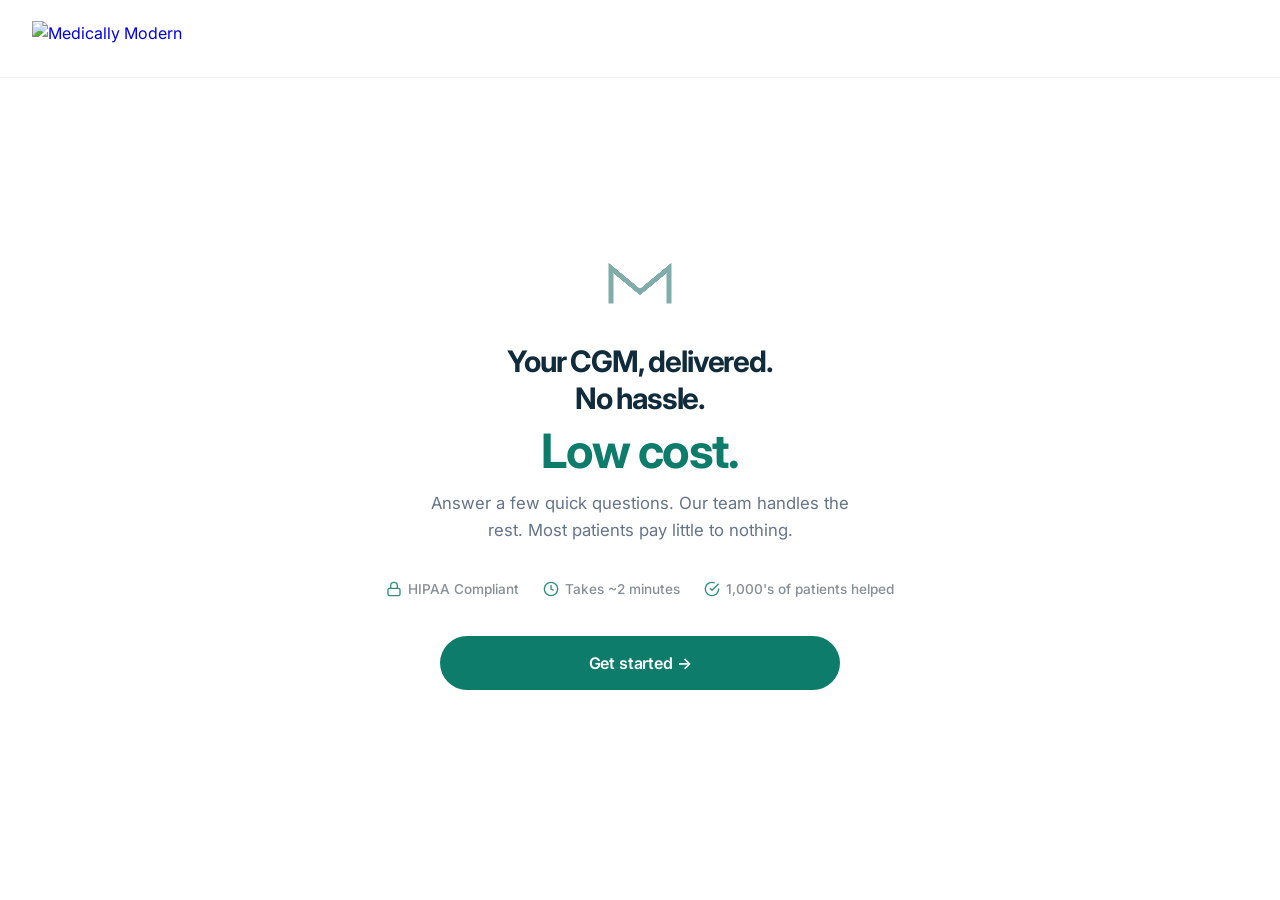
==== cgm-funnel/index.html @ b1cda290 "Fix mobile scroll-to-top, eliminate tap delay, fix carousel viewport shift - scrollTo uses rAF to fi" ====
<!DOCTYPE html>
<html lang="en">
<head>
  <meta charset="UTF-8">
  <meta name="viewport" content="width=device-width, initial-scale=1.0">
  <title>Check Your CGM Coverage | Medically Modern</title>
  <link rel="preconnect" href="https://fonts.googleapis.com">
  <link rel="preconnect" href="https://fonts.gstatic.com" crossorigin>
  <link href="https://fonts.googleapis.com/css2?family=Inter:wght@300;400;500;600;700;800&family=Playfair+Display:wght@600;700&display=swap" rel="stylesheet">
  <link rel="stylesheet" href="assets/css/funnel.css?v=28">
</head>
<body>

  <!-- Progress Bar -->
  <div class="progress-bar">
    <div class="progress-fill" id="progressFill"></div>
  </div>

  <!-- Header -->
  <header class="funnel-header">
    <a href="../" class="logo">
      <img src="https://medicallymodern.com/wp-content/uploads/2025/08/logo-1-1024x333.png" alt="Medically Modern" class="logo-img">
    </a>
    <a href="#" class="header-phone" id="headerPhone" style="display:none;">
      <svg width="18" height="18" viewBox="0 0 24 24" fill="none" stroke="currentColor" stroke-width="2"><path d="M22 16.92v3a2 2 0 0 1-2.18 2 19.79 19.79 0 0 1-8.63-3.07 19.5 19.5 0 0 1-6-6 19.79 19.79 0 0 1-3.07-8.67A2 2 0 0 1 4.11 2h3a2 2 0 0 1 2 1.72c.127.96.361 1.903.7 2.81a2 2 0 0 1-.45 2.11L8.09 9.91a16 16 0 0 0 6 6l1.27-1.27a2 2 0 0 1 2.11-.45c.907.339 1.85.573 2.81.7A2 2 0 0 1 22 16.92z"/></svg>
      (347) 503-7148
    </a>
  </header>

  <!-- Funnel Container -->
  <main class="funnel-container" id="funnelContainer">

    <!-- ========== STEP 0: WELCOME ========== -->
    <section class="step active" data-step="welcome" id="stepWelcome">
      <div class="step-content welcome-screen">
        <div class="welcome-badge">
          <div class="dual-m-wrap welcome-dual-m">
            <canvas id="welcomeBackCanvas" width="512" height="512"></canvas>
            <canvas id="welcomeFrontCanvas" width="512" height="512"></canvas>
          </div>
        </div>
        <h1 class="step-question welcome-headline">
          <span class="reveal-line" style="animation-delay: 0s">Your CGM, delivered.</span>
          <span class="reveal-line" style="animation-delay: 0.4s">No hassle.</span>
          <span class="reveal-line reveal-hero" style="animation-delay: 0.9s">Low cost.</span>
        </h1>
        <p class="step-subtitle reveal-fade" style="animation-delay: 1.5s">Answer a few quick questions. Our team handles the rest. Most patients pay little to nothing.</p>
        <div class="welcome-trust reveal-fade" style="animation-delay: 1.8s">
          <span class="trust-item"><svg width="16" height="16" viewBox="0 0 24 24" fill="none" stroke="var(--mm-teal)" stroke-width="2"><rect x="3" y="11" width="18" height="11" rx="2"/><path d="M7 11V7a5 5 0 0 1 10 0v4"/></svg> HIPAA Compliant</span>
          <span class="trust-item"><svg width="16" height="16" viewBox="0 0 24 24" fill="none" stroke="var(--mm-teal)" stroke-width="2"><circle cx="12" cy="12" r="10"/><polyline points="12 6 12 12 16 14"/></svg> Takes ~2 minutes</span>
          <span class="trust-item"><svg width="16" height="16" viewBox="0 0 24 24" fill="none" stroke="var(--mm-teal)" stroke-width="2"><path d="M22 11.08V12a10 10 0 1 1-5.93-9.14"/><polyline points="22 4 12 14.01 9 11.01"/></svg> 1,000's of patients helped</span>
        </div>
        <button class="cta-btn reveal-fade" data-next="1" style="animation-delay: 2.1s">
          Get started →
        </button>
      </div>
    </section>

    <!-- ========== STEP 1: QUALIFY — Diabetes Check ========== -->
    <section class="step" data-step="1" id="step1">
      <div class="step-content">
        <h1 class="step-question">Have you been diagnosed with diabetes?</h1>
        <p class="step-subtitle">This helps us check if your insurance covers a Continuous Glucose Monitor.</p>
        <div class="options">
          <button class="option-btn" data-next="2" data-value="yes-diabetes">
            <span class="option-text">Yes, I have diabetes</span>
            <svg class="option-arrow" width="20" height="20" viewBox="0 0 24 24" fill="none" stroke="currentColor" stroke-width="2"><path d="M9 18l6-6-6-6"/></svg>
          </button>
          <button class="option-btn" data-next="2" data-value="prediabetes">
            <span class="option-text">I have prediabetes</span>
            <svg class="option-arrow" width="20" height="20" viewBox="0 0 24 24" fill="none" stroke="currentColor" stroke-width="2"><path d="M9 18l6-6-6-6"/></svg>
          </button>
          <button class="option-btn" data-next="blood-sugar" data-value="no-diabetes">
            <span class="option-text">No, I don't have diabetes</span>
            <svg class="option-arrow" width="20" height="20" viewBox="0 0 24 24" fill="none" stroke="currentColor" stroke-width="2"><path d="M9 18l6-6-6-6"/></svg>
          </button>
        </div>
      </div>
    </section>

    <!-- ========== STEP 2: QUALIFY — Insulin Check ========== -->
    <section class="step" data-step="2" id="step2">
      <div class="step-content">
        <h1 class="step-question">Do you use insulin?</h1>
        <p class="step-subtitle">Insulin-dependent patients typically qualify for full CGM coverage.</p>
        <div class="options">
          <button class="option-btn" data-next="review" data-value="yes-insulin">
            <span class="option-text">Yes, I use insulin</span>
            <svg class="option-arrow" width="20" height="20" viewBox="0 0 24 24" fill="none" stroke="currentColor" stroke-width="2"><path d="M9 18l6-6-6-6"/></svg>
          </button>
          <button class="option-btn" data-next="review" data-value="no-insulin">
            <span class="option-text">No, I don't use insulin</span>
            <svg class="option-arrow" width="20" height="20" viewBox="0 0 24 24" fill="none" stroke="currentColor" stroke-width="2"><path d="M9 18l6-6-6-6"/></svg>
          </button>
          <button class="option-btn" data-next="review" data-value="unsure-insulin">
            <span class="option-text">I'm not sure</span>
            <svg class="option-arrow" width="20" height="20" viewBox="0 0 24 24" fill="none" stroke="currentColor" stroke-width="2"><path d="M9 18l6-6-6-6"/></svg>
          </button>
        </div>
      </div>
    </section>

    <!-- ========== STEP REVIEW: Interstitial with Customer Review ========== -->
    <section class="step" data-step="review" id="stepReview">
      <div class="step-content review-interstitial">
        <div class="review-card">
          <div class="review-stars">★★★★★</div>
          <blockquote class="review-quote">"Corey did everything for me. He secured my glucose monitor system that CVS said wasn't covered. I went from paying $85 a month to $0."</blockquote>
          <div class="review-author">
            <span class="review-name">— Verified Patient</span>
            <span class="review-via">via Google Reviews</span>
          </div>
        </div>
        <div class="review-trust-bar">
          <span class="review-rating">5.0 ★</span>
          <span class="review-count">146 Google Reviews</span>
        </div>
        <button class="review-skip-btn" id="reviewSkipBtn"><span class="skip-text">Continue →</span><span class="skip-shine"></span></button>
      </div>
    </section>

    <!-- ========== STEP 3: QUALIFY — Insurance Type ========== -->
    <section class="step" data-step="3" id="step3">
      <div class="step-content">
        <h1 class="step-question">What type of insurance do you have?</h1>
        <p class="step-subtitle">We're in-network with most major insurers.</p>
        <div class="options">
          <button class="option-btn" data-next="4" data-value="medicare">
            <span class="option-text">Medicare</span>
            <svg class="option-arrow" width="20" height="20" viewBox="0 0 24 24" fill="none" stroke="currentColor" stroke-width="2"><path d="M9 18l6-6-6-6"/></svg>
          </button>
          <button class="option-btn" data-next="4" data-value="medicaid">
            <span class="option-text">Medicaid</span>
            <svg class="option-arrow" width="20" height="20" viewBox="0 0 24 24" fill="none" stroke="currentColor" stroke-width="2"><path d="M9 18l6-6-6-6"/></svg>
          </button>
          <button class="option-btn" data-next="insurance-picker" data-value="private">
            <span class="option-text">Private insurance (Aetna, BCBS, UHC, etc.)</span>
            <svg class="option-arrow" width="20" height="20" viewBox="0 0 24 24" fill="none" stroke="currentColor" stroke-width="2"><path d="M9 18l6-6-6-6"/></svg>
          </button>
          <button class="option-btn" data-next="4" data-value="other-insurance">
            <span class="option-text">Other / Not sure</span>
            <svg class="option-arrow" width="20" height="20" viewBox="0 0 24 24" fill="none" stroke="currentColor" stroke-width="2"><path d="M9 18l6-6-6-6"/></svg>
          </button>
        </div>
      </div>
    </section>

    <!-- ========== INSURANCE PROVIDER PICKER (Private Insurance) ========== -->
    <section class="step" data-step="insurance-picker" id="stepInsurancePicker">
      <div class="step-content">
        <h1 class="step-question">Who's your insurance provider?</h1>
        <p class="step-subtitle">We're in-network with all of these plans.</p>
        <div class="ins-search-wrap">
          <svg class="ins-search-icon" width="18" height="18" viewBox="0 0 24 24" fill="none" stroke="currentColor" stroke-width="2"><circle cx="11" cy="11" r="8"/><line x1="21" y1="21" x2="16.65" y2="16.65"/></svg>
          <input type="text" class="ins-search-input" id="insuranceSearch" placeholder="Search insurance providers..." autocomplete="off">
        </div>
        <div class="ins-list" id="insuranceGrid">
          <button class="ins-item" data-provider="Aetna" data-color="#7B2D8E">
            <span class="ins-logo"><svg viewBox="0 0 120 40" xmlns="http://www.w3.org/2000/svg"><path d="M20 8C14 8 10 14 10 20s4 12 10 12 10-6 10-12S26 8 20 8zm0 20c-4.4 0-8-3.6-8-8s3.6-8 8-8 8 3.6 8 8-3.6 8-8 8z" fill="#7B2D8E"/><path d="M20 14c-3.3 0-6 2.7-6 6s2.7 6 6 6 6-2.7 6-6-2.7-6-6-6z" fill="#7B2D8E" opacity=".4"/><text x="38" y="25" font-family="Arial,sans-serif" font-weight="700" font-size="16" fill="#7B2D8E">Aetna</text></svg></span>
            <span class="ins-label">Aetna</span>
            <svg class="ins-check" width="20" height="20" viewBox="0 0 24 24" fill="none" stroke="#0e7c6b" stroke-width="2.5"><polyline points="20 6 9 17 4 12"/></svg>
          </button>
          <button class="ins-item" data-provider="Anthem BCBS" data-color="#003DA5">
            <span class="ins-logo"><svg viewBox="0 0 120 40" xmlns="http://www.w3.org/2000/svg"><path d="M8 10h8v20H8z" fill="#003DA5"/><path d="M18 10h8v20h-8z" fill="#003DA5" opacity=".7"/><circle cx="13" cy="20" r="3" fill="white"/><text x="32" y="25" font-family="Arial,sans-serif" font-weight="700" font-size="11" fill="#003DA5">Anthem</text><text x="32" y="35" font-family="Arial,sans-serif" font-size="8" fill="#003DA5">BCBS</text></svg></span>
            <span class="ins-label">Anthem Blue Cross Blue Shield</span>
            <svg class="ins-check" width="20" height="20" viewBox="0 0 24 24" fill="none" stroke="#0e7c6b" stroke-width="2.5"><polyline points="20 6 9 17 4 12"/></svg>
          </button>
          <button class="ins-item" data-provider="BCBS FL / Florida Blue" data-color="#0072CE">
            <span class="ins-logo"><svg viewBox="0 0 120 40" xmlns="http://www.w3.org/2000/svg"><rect x="6" y="10" width="10" height="20" rx="2" fill="#0072CE"/><path d="M19 12l8 4v8l-8 4-8-4v-8z" fill="#0072CE" opacity=".7"/><text x="34" y="22" font-family="Arial,sans-serif" font-weight="700" font-size="10" fill="#0072CE">Florida</text><text x="34" y="33" font-family="Arial,sans-serif" font-weight="600" font-size="10" fill="#0072CE">Blue</text></svg></span>
            <span class="ins-label">BCBS Florida / Florida Blue</span>
            <svg class="ins-check" width="20" height="20" viewBox="0 0 24 24" fill="none" stroke="#0e7c6b" stroke-width="2.5"><polyline points="20 6 9 17 4 12"/></svg>
          </button>
          <button class="ins-item" data-provider="BCBS NJ / Horizon" data-color="#003DA5">
            <span class="ins-logo"><svg viewBox="0 0 120 40" xmlns="http://www.w3.org/2000/svg"><rect x="6" y="10" width="10" height="20" rx="2" fill="#003DA5"/><path d="M19 12l8 4v8l-8 4-8-4v-8z" fill="#003DA5" opacity=".7"/><text x="34" y="22" font-family="Arial,sans-serif" font-weight="700" font-size="10" fill="#003DA5">Horizon</text><text x="34" y="33" font-family="Arial,sans-serif" font-weight="600" font-size="9" fill="#003DA5">BCBS NJ</text></svg></span>
            <span class="ins-label">BCBS New Jersey / Horizon</span>
            <svg class="ins-check" width="20" height="20" viewBox="0 0 24 24" fill="none" stroke="#0e7c6b" stroke-width="2.5"><polyline points="20 6 9 17 4 12"/></svg>
          </button>
          <button class="ins-item" data-provider="BCBS TN" data-color="#003DA5">
            <span class="ins-logo"><svg viewBox="0 0 120 40" xmlns="http://www.w3.org/2000/svg"><rect x="6" y="10" width="10" height="20" rx="2" fill="#003DA5"/><path d="M19 12l8 4v8l-8 4-8-4v-8z" fill="#003DA5" opacity=".7"/><text x="34" y="22" font-family="Arial,sans-serif" font-weight="700" font-size="10" fill="#003DA5">BCBS</text><text x="34" y="33" font-family="Arial,sans-serif" font-weight="600" font-size="10" fill="#003DA5">Tennessee</text></svg></span>
            <span class="ins-label">BCBS Tennessee</span>
            <svg class="ins-check" width="20" height="20" viewBox="0 0 24 24" fill="none" stroke="#0e7c6b" stroke-width="2.5"><polyline points="20 6 9 17 4 12"/></svg>
          </button>
          <button class="ins-item" data-provider="BCBS WY" data-color="#003DA5">
            <span class="ins-logo"><svg viewBox="0 0 120 40" xmlns="http://www.w3.org/2000/svg"><rect x="6" y="10" width="10" height="20" rx="2" fill="#003DA5"/><path d="M19 12l8 4v8l-8 4-8-4v-8z" fill="#003DA5" opacity=".7"/><text x="34" y="22" font-family="Arial,sans-serif" font-weight="700" font-size="10" fill="#003DA5">BCBS</text><text x="34" y="33" font-family="Arial,sans-serif" font-weight="600" font-size="10" fill="#003DA5">Wyoming</text></svg></span>
            <span class="ins-label">BCBS Wyoming</span>
            <svg class="ins-check" width="20" height="20" viewBox="0 0 24 24" fill="none" stroke="#0e7c6b" stroke-width="2.5"><polyline points="20 6 9 17 4 12"/></svg>
          </button>
          <button class="ins-item" data-provider="Cigna" data-color="#E47025">
            <span class="ins-logo"><svg viewBox="0 0 120 40" xmlns="http://www.w3.org/2000/svg"><circle cx="16" cy="20" r="10" fill="none" stroke="#E47025" stroke-width="3"/><circle cx="16" cy="20" r="5" fill="#E47025"/><path d="M12 14l8 6-8 6z" fill="#009CDE" opacity=".6"/><text x="32" y="25" font-family="Arial,sans-serif" font-weight="700" font-size="15" fill="#E47025">Cigna</text></svg></span>
            <span class="ins-label">Cigna</span>
            <svg class="ins-check" width="20" height="20" viewBox="0 0 24 24" fill="none" stroke="#0e7c6b" stroke-width="2.5"><polyline points="20 6 9 17 4 12"/></svg>
          </button>
          <button class="ins-item" data-provider="Fidelis Care" data-color="#00A651">
            <span class="ins-logo"><svg viewBox="0 0 120 40" xmlns="http://www.w3.org/2000/svg"><path d="M10 10l6 3v7c0 5-6 8-6 8s-6-3-6-8v-7z" fill="#00A651"/><path d="M10 15l2.5 2.5L8 22" fill="none" stroke="white" stroke-width="1.5" stroke-linecap="round"/><text x="22" y="22" font-family="Arial,sans-serif" font-weight="700" font-size="10" fill="#00A651">Fidelis</text><text x="22" y="33" font-family="Arial,sans-serif" font-weight="600" font-size="10" fill="#00A651">Care</text></svg></span>
            <span class="ins-label">Fidelis Care</span>
            <svg class="ins-check" width="20" height="20" viewBox="0 0 24 24" fill="none" stroke="#0e7c6b" stroke-width="2.5"><polyline points="20 6 9 17 4 12"/></svg>
          </button>
          <button class="ins-item" data-provider="Humana" data-color="#5A8A00">
            <span class="ins-logo"><svg viewBox="0 0 120 40" xmlns="http://www.w3.org/2000/svg"><circle cx="12" cy="16" r="4" fill="#5A8A00"/><circle cx="20" cy="16" r="4" fill="#5A8A00" opacity=".7"/><path d="M8 22c0-4 4-6 8-6s8 2 8 6" fill="#5A8A00" opacity=".5"/><text x="32" y="25" font-family="Arial,sans-serif" font-weight="700" font-size="13" fill="#5A8A00">Humana</text></svg></span>
            <span class="ins-label">Humana</span>
            <svg class="ins-check" width="20" height="20" viewBox="0 0 24 24" fill="none" stroke="#0e7c6b" stroke-width="2.5"><polyline points="20 6 9 17 4 12"/></svg>
          </button>
          <button class="ins-item" data-provider="MagnaCare" data-color="#1E4D8C">
            <span class="ins-logo"><svg viewBox="0 0 120 40" xmlns="http://www.w3.org/2000/svg"><rect x="4" y="12" width="22" height="16" rx="3" fill="#1E4D8C"/><path d="M8 20h14M15 16v8" stroke="white" stroke-width="1.5" stroke-linecap="round"/><text x="30" y="22" font-family="Arial,sans-serif" font-weight="700" font-size="10" fill="#1E4D8C">Magna</text><text x="30" y="33" font-family="Arial,sans-serif" font-weight="600" font-size="10" fill="#1E4D8C">Care</text></svg></span>
            <span class="ins-label">MagnaCare</span>
            <svg class="ins-check" width="20" height="20" viewBox="0 0 24 24" fill="none" stroke="#0e7c6b" stroke-width="2.5"><polyline points="20 6 9 17 4 12"/></svg>
          </button>
          <button class="ins-item" data-provider="NYSHIP / Empire" data-color="#003DA5">
            <span class="ins-logo"><svg viewBox="0 0 120 40" xmlns="http://www.w3.org/2000/svg"><rect x="4" y="10" width="22" height="20" rx="3" fill="#003DA5"/><path d="M10 16h10M10 20h10M10 24h7" stroke="white" stroke-width="1.5" stroke-linecap="round"/><text x="30" y="22" font-family="Arial,sans-serif" font-weight="700" font-size="10" fill="#003DA5">Empire</text><text x="30" y="33" font-family="Arial,sans-serif" font-weight="600" font-size="9" fill="#003DA5">BCBS</text></svg></span>
            <span class="ins-label">NYSHIP / Empire Blue Cross</span>
            <svg class="ins-check" width="20" height="20" viewBox="0 0 24 24" fill="none" stroke="#0e7c6b" stroke-width="2.5"><polyline points="20 6 9 17 4 12"/></svg>
          </button>
          <button class="ins-item" data-provider="Oregon Health Plan" data-color="#00594C">
            <span class="ins-logo"><svg viewBox="0 0 120 40" xmlns="http://www.w3.org/2000/svg"><circle cx="15" cy="20" r="10" fill="none" stroke="#00594C" stroke-width="2.5"/><path d="M10 20l3.5 3.5 7-7" stroke="#00594C" stroke-width="2" fill="none" stroke-linecap="round"/><text x="30" y="18" font-family="Arial,sans-serif" font-weight="700" font-size="9" fill="#00594C">Oregon</text><text x="30" y="27" font-family="Arial,sans-serif" font-weight="600" font-size="8" fill="#00594C">Health</text><text x="30" y="36" font-family="Arial,sans-serif" font-weight="600" font-size="8" fill="#00594C">Plan</text></svg></span>
            <span class="ins-label">Oregon Health Plan</span>
            <svg class="ins-check" width="20" height="20" viewBox="0 0 24 24" fill="none" stroke="#0e7c6b" stroke-width="2.5"><polyline points="20 6 9 17 4 12"/></svg>
          </button>
          <button class="ins-item" data-provider="UMR" data-color="#D71920">
            <span class="ins-logo"><svg viewBox="0 0 120 40" xmlns="http://www.w3.org/2000/svg"><rect x="4" y="10" width="26" height="20" rx="4" fill="#D71920"/><text x="7" y="25" font-family="Arial,sans-serif" font-weight="800" font-size="14" fill="white">UMR</text><text x="36" y="25" font-family="Arial,sans-serif" font-weight="600" font-size="12" fill="#D71920">UMR</text></svg></span>
            <span class="ins-label">UMR</span>
            <svg class="ins-check" width="20" height="20" viewBox="0 0 24 24" fill="none" stroke="#0e7c6b" stroke-width="2.5"><polyline points="20 6 9 17 4 12"/></svg>
          </button>
          <button class="ins-item" data-provider="United Healthcare" data-color="#002677">
            <span class="ins-logo"><svg viewBox="0 0 120 40" xmlns="http://www.w3.org/2000/svg"><rect x="3" y="10" width="20" height="20" rx="10" fill="#002677"/><path d="M9 20l3 3 5-6" stroke="white" stroke-width="2" fill="none" stroke-linecap="round"/><text x="28" y="19" font-family="Arial,sans-serif" font-weight="700" font-size="9" fill="#002677">United</text><text x="28" y="30" font-family="Arial,sans-serif" font-weight="600" font-size="8" fill="#002677">Healthcare</text></svg></span>
            <span class="ins-label">United Healthcare (UHC)</span>
            <svg class="ins-check" width="20" height="20" viewBox="0 0 24 24" fill="none" stroke="#0e7c6b" stroke-width="2.5"><polyline points="20 6 9 17 4 12"/></svg>
          </button>
          <button class="ins-item" data-provider="Wellcare" data-color="#00A3E0">
            <span class="ins-logo"><svg viewBox="0 0 120 40" xmlns="http://www.w3.org/2000/svg"><path d="M6 14l5 12 5-8 5 8 5-12" fill="none" stroke="#00A3E0" stroke-width="2.5" stroke-linecap="round" stroke-linejoin="round"/><text x="32" y="25" font-family="Arial,sans-serif" font-weight="700" font-size="12" fill="#00A3E0">Wellcare</text></svg></span>
            <span class="ins-label">Wellcare</span>
            <svg class="ins-check" width="20" height="20" viewBox="0 0 24 24" fill="none" stroke="#0e7c6b" stroke-width="2.5"><polyline points="20 6 9 17 4 12"/></svg>
          </button>
        </div>
        <p class="ins-no-results" id="insuranceNoResults" style="display:none;">No matching providers found.</p>
        <button class="ins-other-btn" id="insuranceOtherBtn">
          <span>My insurance isn't listed</span>
          <svg width="16" height="16" viewBox="0 0 24 24" fill="none" stroke="currentColor" stroke-width="2"><path d="M5 12h14M12 5l7 7-7 7"/></svg>
        </button>
      </div>
    </section>

    <!-- ========== STEP 4: COLLECT — Insurance Card Handy ========== -->
    <section class="step" data-step="4" id="step4">
      <div class="step-content">
        <h1 class="step-question" id="insuranceIdQuestion">Have your Medicare card handy?</h1>
        <p class="step-subtitle" id="insuranceIdHint">We'll run a <em class="doctor-highlight" style="animation:none;opacity:1;transform:none;">complimentary benefits check</em> for you. Having your ID gets you results faster, but it's totally optional.</p>

        <div class="options" id="cardHandyOptions">
          <button class="option-btn" id="cardYesBtn">
            <span class="option-text">Yes, I have it</span>
            <svg class="option-arrow" width="20" height="20" viewBox="0 0 24 24" fill="none" stroke="currentColor" stroke-width="2"><path d="M9 18l6-6-6-6"/></svg>
          </button>
          <button class="option-btn" id="cardNoBtn" data-next="6">
            <span class="option-text">No, skip this step</span>
            <svg class="option-arrow" width="20" height="20" viewBox="0 0 24 24" fill="none" stroke="currentColor" stroke-width="2"><path d="M9 18l6-6-6-6"/></svg>
          </button>
        </div>

        <form class="intake-form" id="insuranceIdForm" style="display:none;">
          <div class="form-group">
            <label for="insuranceId" id="insuranceIdLabel">Medicare ID</label>
            <input type="text" id="insuranceId" name="insuranceId" placeholder="1EG4-TE5-MK72" autocomplete="off">
          </div>
          <button type="submit" class="cta-btn submit-btn">
            Continue →
          </button>
        </form>
      </div>
    </section>

    <!-- ========== STEP VERIFY: Benefits Verification Loading + Info Slides ========== -->
    <section class="step" data-step="verify" id="stepVerify">
      <div class="step-content verify-screen">

        <!-- Top: Verification Status -->
        <div class="verify-status">
          <div class="verify-icon-wrap">
            <div class="dual-m-wrap verify-dual-m">
              <canvas id="verifyBackCanvas" width="512" height="512"></canvas>
              <canvas id="verifyFrontCanvas" width="512" height="512"></canvas>
            </div>
          </div>
          <h2 class="verify-heading">Checking your benefits...</h2>
          <p class="verify-status-text" id="verifyStatusText">Connecting to your insurer</p>
          <div class="verify-progress-track">
            <div class="verify-progress-bar" id="verifyProgressBar"></div>
          </div>
        </div>

        <!-- Middle: Rotating Info Slides -->
        <div class="verify-slides" id="verifySlides">

          <div class="verify-slide" data-slide="0">
            <div class="slide-icon">
              <svg width="40" height="40" viewBox="0 0 24 24" fill="none" stroke="var(--mm-teal)" stroke-width="1.5">
                <path d="M22 12h-4l-3 9L9 3l-3 9H2"/>
              </svg>
            </div>
            <h3 class="slide-stat">72% fewer</h3>
            <p class="slide-label">low blood sugar episodes</p>
            <p class="slide-body">CGM users experience 72% fewer hypoglycemic events, giving you peace of mind day and night.</p>
            <p class="slide-source">HypoDE Clinical Study</p>
          </div>

          <div class="verify-slide" data-slide="1">
            <div class="slide-icon">
              <svg width="40" height="40" viewBox="0 0 24 24" fill="none" stroke="var(--mm-teal)" stroke-width="1.5">
                <circle cx="12" cy="12" r="10"/><polyline points="12 6 12 12 16 14"/>
              </svg>
            </div>
            <h3 class="slide-stat">+2 hours/day</h3>
            <p class="slide-label">in healthy glucose range</p>
            <p class="slide-body">Patients using CGM spend an extra 2 hours every day within their target blood sugar range. That adds up to over 700 hours a year.</p>
            <p class="slide-source">FLASH-UK Randomized Clinical Trial, NEJM 2022</p>
          </div>

          <div class="verify-slide" data-slide="2">
            <div class="slide-icon">
              <svg width="40" height="40" viewBox="0 0 24 24" fill="none" stroke="var(--mm-teal)" stroke-width="1.5">
                <path d="M20.84 4.61a5.5 5.5 0 0 0-7.78 0L12 5.67l-1.06-1.06a5.5 5.5 0 0 0-7.78 7.78l1.06 1.06L12 21.23l7.78-7.78 1.06-1.06a5.5 5.5 0 0 0 0-7.78z"/>
              </svg>
            </div>
            <h3 class="slide-stat">Zero finger pricks</h3>
            <p class="slide-label">no more daily needle sticks</p>
            <p class="slide-body">A CGM replaces 6–10 daily finger pricks with a painless sensor. That's over 3,000 fewer needle sticks per year.</p>
            <p class="slide-source">Clinical Practice Analysis, 2023</p>
          </div>

          <div class="verify-slide" data-slide="3">
            <div class="slide-icon">
              <svg width="40" height="40" viewBox="0 0 24 24" fill="none" stroke="var(--mm-teal)" stroke-width="1.5">
                <path d="M17 21v-2a4 4 0 0 0-4-4H5a4 4 0 0 0-4 4v2"/><circle cx="9" cy="7" r="4"/><path d="M23 21v-2a4 4 0 0 0-3-3.87"/><path d="M16 3.13a4 4 0 0 1 0 7.75"/>
              </svg>
            </div>
            <h3 class="slide-stat">1 in 3 adults</h3>
            <p class="slide-label">with diabetes now use a CGM</p>
            <p class="slide-body">You're joining millions of people who've already made the switch. CGM adoption has tripled in the last 5 years. You're not alone in this.</p>
            <p class="slide-source">T1D Exchange Registry, 2024</p>
          </div>

          <div class="verify-slide" data-slide="4">
            <div class="slide-icon">
              <svg width="40" height="40" viewBox="0 0 24 24" fill="none" stroke="var(--mm-teal)" stroke-width="1.5">
                <path d="M12 2L2 7l10 5 10-5-10-5z"/><path d="M2 17l10 5 10-5"/><path d="M2 12l10 5 10-5"/>
              </svg>
            </div>
            <h3 class="slide-stat">$424/month saved</h3>
            <p class="slide-label">in reduced healthcare costs</p>
            <p class="slide-body">CGM users see an average of $424 lower monthly healthcare costs through fewer ER visits and hospitalizations.</p>
            <p class="slide-source">Real-World Analysis, Journal of Managed Care, 2024</p>
          </div>

          <div class="verify-slide" data-slide="5">
            <div class="slide-icon">
              <svg width="40" height="40" viewBox="0 0 24 24" fill="none" stroke="var(--mm-teal)" stroke-width="1.5">
                <path d="M21 12.79A9 9 0 1 1 11.21 3 7 7 0 0 0 21 12.79z"/>
              </svg>
            </div>
            <h3 class="slide-stat">Better sleep</h3>
            <p class="slide-label">for you and your family</p>
            <p class="slide-body">Nighttime alerts mean no more waking up worried. Parents and caregivers report significantly less overnight anxiety with CGM.</p>
            <p class="slide-source">Caregiver Studies, 2022–2024</p>
          </div>

        </div>

        <!-- Bottom: Slide Dots -->
        <div class="verify-dots" id="verifyDots">
          <span class="verify-dot active" data-dot="0"></span>
          <span class="verify-dot" data-dot="1"></span>
          <span class="verify-dot" data-dot="2"></span>
          <span class="verify-dot" data-dot="3"></span>
          <span class="verify-dot" data-dot="4"></span>
          <span class="verify-dot" data-dot="5"></span>
        </div>

        <p class="verify-secure">
          <svg width="14" height="14" viewBox="0 0 24 24" fill="none" stroke="currentColor" stroke-width="2"><rect x="3" y="11" width="18" height="11" rx="2" ry="2"/><path d="M7 11V7a5 5 0 0 1 10 0v4"/></svg>
          256-bit encrypted &nbsp;•&nbsp; HIPAA compliant
        </p>

      </div>
    </section>

    <!-- ========== STEP 5: VALIDATE — Benefits Breakdown ========== -->
    <section class="step" data-step="5" id="step5">
      <div class="step-content benefits-breakdown">
        <div class="benefits-header">
          <svg width="40" height="40" viewBox="0 0 24 24" fill="none" stroke="var(--mm-teal)" stroke-width="2"><path d="M22 11.08V12a10 10 0 1 1-5.93-9.14"/><polyline points="22 4 12 14.01 9 11.01"/></svg>
          <h1 class="step-question">Your benefits summary</h1>
          <p class="step-subtitle">Based on your plan, here's what we found for DME / CGM coverage.</p>
        </div>
        <div class="benefits-table">
          <div class="benefit-row">
            <span class="benefit-label">CGM Device</span>
            <span class="benefit-value covered">Covered</span>
          </div>
          <div class="benefit-row">
            <span class="benefit-label">Monthly Sensors</span>
            <span class="benefit-value covered">Covered</span>
          </div>
          <div class="benefit-row highlight">
            <span class="benefit-label">Your Estimated Copay</span>
            <span class="benefit-value price">$0</span>
          </div>
          <div class="benefit-row">
            <span class="benefit-label">Deductible Remaining</span>
            <span class="benefit-value price">$0</span>
          </div>
          <div class="benefit-row">
            <span class="benefit-label">Out-of-Pocket Maximum</span>
            <span class="benefit-value price">$0</span>
          </div>
        </div>
        <p class="benefits-note">This is an estimate based on typical Medicare CGM coverage. Final amounts confirmed after full verification.</p>
        <button class="cta-btn" data-next="6">
          Next step, doctor info →
        </button>
      </div>
    </section>

    <!-- ========== STEP 5B: VALIDATE — Commercial Benefits Verification ========== -->
    <section class="step" data-step="5b" id="step5b">
      <div class="step-content">
        <div class="benefits-header benefits-header-centered">
          <div class="benefits-badge-centered">
            <svg width="28" height="28" viewBox="0 0 28 28" fill="none" xmlns="http://www.w3.org/2000/svg"><rect x="2" y="2" width="24" height="24" rx="5" stroke="#0e7c6b" stroke-width="2"/><path d="M8.5 14.5L12 18L19.5 10.5" stroke="#0e7c6b" stroke-width="2.5" stroke-linecap="round" stroke-linejoin="round"/></svg>
          </div>
          <h1 class="step-question" style="margin-bottom:4px;">Your benefits summary</h1>
          <p class="step-subtitle" style="margin-bottom:0;">Based on your plan, here's what we found for DME / CGM coverage.</p>
        </div>

        <div class="benefits-card">
          <div class="benefits-provider-row">
            <span class="benefits-provider-name" id="benefitsProviderName">United Healthcare</span>
            <span class="benefits-status active">Active</span>
          </div>

          <table class="benefits-table">
            <tbody>
              <tr>
                <td class="bt-label">
                  <strong>Annual Deductible</strong>
                  <span class="bt-hint">Amount you pay before insurance kicks in</span>
                </td>
                <td class="bt-value">
                  <span class="bt-amount">$1,500</span>
                  <span class="bt-met">$1,120 met</span>
                </td>
              </tr>
              <tr>
                <td class="bt-label">
                  <strong>Remaining Deductible</strong>
                  <span class="bt-hint">What's left before insurance pays</span>
                </td>
                <td class="bt-value">
                  <span class="bt-amount highlight">$380</span>
                </td>
              </tr>
              <tr>
                <td class="bt-label">
                  <strong>Out-of-Pocket Maximum</strong>
                  <span class="bt-hint">Most you'll pay in a year, then insurance covers 100%</span>
                </td>
                <td class="bt-value">
                  <span class="bt-amount">$4,000</span>
                  <span class="bt-met">$1,820 met</span>
                </td>
              </tr>
              <tr>
                <td class="bt-label">
                  <strong>Coinsurance (DME)</strong>
                  <span class="bt-hint">Your share after deductible is met</span>
                </td>
                <td class="bt-value">
                  <span class="bt-amount">20%</span>
                </td>
              </tr>
              <tr>
                <td class="bt-label">
                  <strong>Copay</strong>
                  <span class="bt-hint">Fixed amount per order (if applicable)</span>
                </td>
                <td class="bt-value">
                  <span class="bt-amount">$0</span>
                </td>
              </tr>
              <tr class="bt-row-highlight">
                <td class="bt-label">
                  <strong>DME / CGM Coverage</strong>
                  <span class="bt-hint">Durable Medical Equipment benefit status</span>
                </td>
                <td class="bt-value">
                  <span class="bt-amount covered">Covered</span>
                </td>
              </tr>
            </tbody>
          </table>

          <div class="benefits-estimate">
            <div class="estimate-header">
              <svg width="18" height="18" viewBox="0 0 24 24" fill="none" stroke="#0e7c6b" stroke-width="2"><circle cx="12" cy="12" r="10"/><path d="M12 6v6l4 2"/></svg>
              <strong>Estimated cost for a 90-day CGM supply</strong>
            </div>
            <div class="estimate-range">
              <span class="estimate-low">$45</span>
              <div class="estimate-bar">
                <div class="estimate-fill"></div>
              </div>
              <span class="estimate-high">$120</span>
            </div>
            <p class="estimate-note">Final cost depends on your specific plan, deductible status, and CGM model. We'll confirm the exact amount before shipping.</p>
          </div>
        </div>

        <p class="benefits-disclaimer">This is a preliminary estimate based on standard plan data. Actual benefits will be verified directly with your insurer via pVerify/Availity before any order is placed.</p>

        <button class="cta-btn" data-next="6">
          Next step, doctor info
          <svg width="20" height="20" viewBox="0 0 24 24" fill="none" stroke="currentColor" stroke-width="2"><path d="M5 12h14M12 5l7 7-7 7"/></svg>
        </button>
      </div>
    </section>

    <!-- ========== STEP 6: COLLECT — Doctor Details ========== -->
    <section class="step" data-step="6" id="step6">
      <div class="step-content">
        <h1 class="step-question">Do you have your doctor's info handy?</h1>
        <p class="step-subtitle doctor-subtitle"><span class="doctor-reveal">Share your doctor's details and we'll get started right away.</span> <em class="doctor-highlight">No phone call needed.</em></p>
        <form class="intake-form" id="doctorForm">
          <div class="form-group">
            <label for="doctorName">Doctor's Full Name</label>
            <input type="text" id="doctorName" name="doctorName" placeholder="Dr. Smith" autocomplete="off">
          </div>
          <div class="form-group">
            <label for="doctorPhone">Doctor's Phone Number</label>
            <input type="tel" id="doctorPhone" name="doctorPhone" placeholder="(000) 000-0000" autocomplete="off">
          </div>
          <div class="form-group">
            <label for="practiceName">Practice/Office Name <span class="optional">(optional)</span></label>
            <input type="text" id="practiceName" name="practiceName" placeholder="Medical Associates" autocomplete="off">
          </div>
          <button type="submit" class="cta-btn submit-btn">
            Continue
            <svg width="20" height="20" viewBox="0 0 24 24" fill="none" stroke="currentColor" stroke-width="2"><path d="M5 12h14M12 5l7 7-7 7"/></svg>
          </button>
          <a href="#" class="skip-link" id="skipDoctorBtn">Skip for now</a>
        </form>
      </div>
    </section>

    <!-- ========== STEP 7: ROUTE — CGM Preference ========== -->
    <section class="step" data-step="7" id="step7">
      <div class="step-content">
        <h1 class="step-question">Do you have a CGM preference?</h1>
        <p class="step-subtitle">Not sure yet? We'll help you find the best fit.</p>
        <div class="options product-options">
          <button class="option-btn product-btn cgm-card" data-next="8" data-value="dexcom-g7-10day" data-anim="tilt">
            <img src="https://medicallymodern.com/wp-content/uploads/2025/07/Dexcom-G7-e1753509007250.png" alt="Dexcom G7" class="cgm-thumb" loading="lazy">
            <div class="product-info">
              <span class="product-name">Dexcom G7 (10-Day)</span>
              <span class="product-desc">Most popular. Real-time readings, no scanning, 10-day wear.</span>
            </div>
            <svg class="option-arrow" width="20" height="20" viewBox="0 0 24 24" fill="none" stroke="currentColor" stroke-width="2"><path d="M9 18l6-6-6-6"/></svg>
          </button>
          <button class="option-btn product-btn cgm-card" data-next="8" data-value="dexcom-g7-15day" data-anim="pulse">
            <img src="https://medicallymodern.com/wp-content/uploads/2025/07/Dexcom-G7-e1753509007250.png" alt="Dexcom G7" class="cgm-thumb" loading="lazy">
            <div class="product-info">
              <span class="product-name">Dexcom G7 (15-Day)</span>
              <span class="product-desc">Extended wear. Same accuracy, fewer sensor changes.</span>
            </div>
            <svg class="option-arrow" width="20" height="20" viewBox="0 0 24 24" fill="none" stroke="currentColor" stroke-width="2"><path d="M9 18l6-6-6-6"/></svg>
          </button>
          <button class="option-btn product-btn cgm-card" data-next="8" data-value="libre-3-plus" data-anim="float">
            <img src="https://medicallymodern.com/wp-content/uploads/2025/07/FreeStyle-Libre-3.png" alt="FreeStyle Libre 3 Plus" class="cgm-thumb" loading="lazy">
            <div class="product-info">
              <span class="product-name">FreeStyle Libre 3 Plus</span>
              <span class="product-desc">14-day sensor, continuous readings, smallest design.</span>
            </div>
            <svg class="option-arrow" width="20" height="20" viewBox="0 0 24 24" fill="none" stroke="currentColor" stroke-width="2"><path d="M9 18l6-6-6-6"/></svg>
          </button>
          <button class="option-btn product-btn cgm-card" data-next="8" data-value="libre-2-plus" data-anim="spin">
            <img src="https://medicallymodern.com/wp-content/uploads/2025/07/FreeStyle-Libre-2.png" alt="FreeStyle Libre 2 Plus" class="cgm-thumb" loading="lazy">
            <div class="product-info">
              <span class="product-name">FreeStyle Libre 2 Plus</span>
              <span class="product-desc">14-day sensor, scan-to-read, affordable option.</span>
            </div>
            <svg class="option-arrow" width="20" height="20" viewBox="0 0 24 24" fill="none" stroke="currentColor" stroke-width="2"><path d="M9 18l6-6-6-6"/></svg>
          </button>
          <button class="option-btn product-btn cgm-card" data-next="8" data-value="medtronic-instinct" data-anim="rock">
            <img src="https://medicallymodern.com/wp-content/uploads/2026/02/instinct-s.webp" alt="Medtronic InPen" class="cgm-thumb" loading="lazy">
            <div class="product-info">
              <span class="product-name">Medtronic InPen / Instinct</span>
              <span class="product-desc">Integrated smart insulin system with CGM pairing.</span>
            </div>
            <svg class="option-arrow" width="20" height="20" viewBox="0 0 24 24" fill="none" stroke="currentColor" stroke-width="2"><path d="M9 18l6-6-6-6"/></svg>
          </button>
          <button class="option-btn product-btn cgm-card" data-next="8" data-value="guardian-4" data-anim="bounce">
            <img src="https://medicallymodern.com/wp-content/uploads/2026/02/guardian.webp" alt="Guardian 4" class="cgm-thumb" loading="lazy">
            <div class="product-info">
              <span class="product-name">Guardian 4</span>
              <span class="product-desc">Medtronic's standalone CGM. 7-day sensor, real-time alerts.</span>
            </div>
            <svg class="option-arrow" width="20" height="20" viewBox="0 0 24 24" fill="none" stroke="currentColor" stroke-width="2"><path d="M9 18l6-6-6-6"/></svg>
          </button>
          <button class="option-btn product-btn cgm-card" data-next="8" data-value="not-sure-cgm">
            <div class="cgm-thumb cgm-thumb-icon">
              <svg width="32" height="32" viewBox="0 0 24 24" fill="none" stroke="var(--mm-teal)" stroke-width="1.5"><circle cx="12" cy="12" r="10"/><path d="M9.09 9a3 3 0 0 1 5.83 1c0 2-3 3-3 3"/><line x1="12" y1="17" x2="12.01" y2="17"/></svg>
            </div>
            <div class="product-info">
              <span class="product-name">Not sure yet</span>
              <span class="product-desc">Help me decide what's best for my situation.</span>
            </div>
            <svg class="option-arrow" width="20" height="20" viewBox="0 0 24 24" fill="none" stroke="currentColor" stroke-width="2"><path d="M9 18l6-6-6-6"/></svg>
          </button>
        </div>
      </div>
    </section>

    <!-- ========== STEP 8: COLLECT — Personal Info ========== -->
    <section class="step" data-step="8" id="step8">
      <div class="step-content">
        <h1 class="step-question">Almost there. Just a few details.</h1>
        <p class="step-subtitle">So our team can prep your personalized white-glove service.</p>
        <form class="intake-form" id="personalInfoForm">
          <div class="form-row">
            <div class="form-group">
              <label for="firstName">First Name</label>
              <input type="text" id="firstName" name="firstName" required placeholder="First name" autocomplete="given-name">
            </div>
            <div class="form-group">
              <label for="lastName">Last Name</label>
              <input type="text" id="lastName" name="lastName" required placeholder="Last name" autocomplete="family-name">
            </div>
          </div>
          <div class="form-group">
            <label for="phone">Phone Number</label>
            <input type="tel" id="phone" name="phone" required placeholder="(000) 000-0000" autocomplete="tel">
          </div>
          <div class="form-group">
            <label for="dob">Date of Birth</label>
            <input type="date" id="dob" name="dob" required autocomplete="bday">
          </div>
          <button type="submit" class="cta-btn submit-btn">
            Continue →
          </button>
        </form>
      </div>
    </section>

    <!-- ========== STEP 8B: COLLECT — Account Info ========== -->
    <section class="step" data-step="8b" id="step8b">
      <div class="step-content">
        <h1 class="step-question">Create your account.</h1>
        <p class="step-subtitle">Track your order, make changes, and message our team. All from your dashboard.</p>
        <form class="intake-form" id="accountForm">
          <div class="form-group">
            <label for="email">Email Address</label>
            <input type="email" id="email" name="email" required placeholder="your@email.com" autocomplete="email">
          </div>
          <div class="form-group">
            <label for="password">Create Password</label>
            <div class="password-wrap">
              <input type="password" id="password" name="password" required placeholder="At least 8 characters" autocomplete="new-password" minlength="8">
              <button type="button" class="pw-toggle" id="pwToggle" aria-label="Show password">
                <svg class="pw-eye-open" width="20" height="20" viewBox="0 0 24 24" fill="none" stroke="currentColor" stroke-width="2"><path d="M1 12s4-8 11-8 11 8 11 8-4 8-11 8-11-8-11-8z"/><circle cx="12" cy="12" r="3"/></svg>
                <svg class="pw-eye-closed" width="20" height="20" viewBox="0 0 24 24" fill="none" stroke="currentColor" stroke-width="2" style="display:none"><path d="M17.94 17.94A10.07 10.07 0 0 1 12 20c-7 0-11-8-11-8a18.45 18.45 0 0 1 5.06-5.94M9.9 4.24A9.12 9.12 0 0 1 12 4c7 0 11 8 11 8a18.5 18.5 0 0 1-2.16 3.19m-6.72-1.07a3 3 0 1 1-4.24-4.24"/><line x1="1" y1="1" x2="23" y2="23"/></svg>
              </button>
            </div>
          </div>
          <button type="submit" class="cta-btn submit-btn">
            Create account & get started →
          </button>
          <p class="form-disclaimer">Your information is secure and HIPAA-compliant. We'll never share your data.</p>
        </form>
      </div>
    </section>

    <!-- ========== STEP 9: CONNECT — Confirmation + Instant Engagement ========== -->
    <section class="step" data-step="9" id="step9">
      <div class="step-content interstitial confirmation">
        <div class="qualify-badge drop-check" id="dropCheckBadge">
          <svg width="56" height="56" viewBox="0 0 24 24" fill="none" stroke="#0e7c6b" stroke-width="2.5"><path d="M22 11.08V12a10 10 0 1 1-5.93-9.14"/><polyline points="22 4 12 14.01 9 11.01"/></svg>
        </div>
        <h1 class="step-question qualify-headline trampoline-text" id="confirmationHeadline">Congrats, <span id="patientFirstName">friend</span>!</h1>
        <p class="step-subtitle qualify-subtitle" id="confirmationSubtitle">Here's what happens next:</p>

        <div class="next-steps">
          <div class="next-step">
            <div class="step-number">1</div>
            <div class="step-detail">
              <strong>We contact your doctor</strong>
              <span>We handle getting the prescription. You don't have to.</span>
            </div>
          </div>
          <div class="next-step">
            <div class="step-number">2</div>
            <div class="step-detail">
              <strong>We work with your insurance</strong>
              <span>We contact your insurer, review your billing history, and handle all the paperwork.</span>
            </div>
          </div>
          <div class="next-step">
            <div class="step-number">3</div>
            <div class="step-detail">
              <strong>Your CGM ships to your door</strong>
              <span>Typical timeline: 3–5 business days.</span>
            </div>
          </div>
        </div>

        <div class="connect-options">
          <p class="connect-prompt">Want to get started even faster?</p>
          <a href="tel:3475037148" class="cta-btn call-btn">
            <svg width="20" height="20" viewBox="0 0 24 24" fill="none" stroke="currentColor" stroke-width="2"><path d="M22 16.92v3a2 2 0 0 1-2.18 2 19.79 19.79 0 0 1-8.63-3.07 19.5 19.5 0 0 1-6-6 19.79 19.79 0 0 1-3.07-8.67A2 2 0 0 1 4.11 2h3a2 2 0 0 1 2 1.72c.127.96.361 1.903.7 2.81a2 2 0 0 1-.45 2.11L8.09 9.91a16 16 0 0 0 6 6l1.27-1.27a2 2 0 0 1 2.11-.45c.907.339 1.85.573 2.81.7A2 2 0 0 1 22 16.92z"/></svg>
            Talk to a specialist now
          </a>
          <p class="connect-or">or</p>
          <p class="connect-sms">We'll text you shortly to help finish getting your monitor covered.</p>
        </div>

        <!-- Data Export (Testing) -->
        <div class="export-section">
          <button class="export-btn" id="exportDataBtn">
            <svg width="18" height="18" viewBox="0 0 24 24" fill="none" stroke="currentColor" stroke-width="2"><path d="M21 15v4a2 2 0 0 1-2 2H5a2 2 0 0 1-2-2v-4"/><polyline points="7 10 12 15 17 10"/><line x1="12" y1="15" x2="12" y2="3"/></svg>
            Download Intake Data (Testing)
          </button>
        </div>

        <!-- Google Reviews Carousel -->
        <div class="google-reviews-section">
          <div class="google-reviews-header">
            <img src="https://upload.wikimedia.org/wikipedia/commons/thumb/2/2f/Google_2015_logo.svg/200px-Google_2015_logo.svg.png" alt="Google" class="google-reviews-logo" onerror="this.style.display='none'">
            <div class="google-reviews-summary">
              <div class="google-stars">★★★★★</div>
              <span class="google-rating">5.0</span>
              <span class="google-count">146 reviews</span>
            </div>
          </div>
          <div class="reviews-carousel-wrap">
            <button class="carousel-arrow carousel-prev" id="reviewsPrev" aria-label="Previous">‹</button>
            <div class="reviews-track" id="reviewsTrack">
              <div class="g-review-card">
                <div class="g-review-top">
                  <div class="g-avatar" style="background:#4285f4">M</div>
                  <div class="g-reviewer">
                    <strong>Melinda Bates</strong>
                    <span>6 months ago</span>
                  </div>
                  <img src="https://upload.wikimedia.org/wikipedia/commons/thumb/c/c1/Google_%22G%22_logo.svg/24px-Google_%22G%22_logo.svg.png" alt="" class="g-icon">
                </div>
                <div class="g-stars">★★★★★</div>
                <p class="g-text">I was told it is really difficult to get insurance approval to cover a CGM if you have Type 2 Diabetes. However, Corey at Medically Modern made it happen seamlessly. Highly recommend!</p>
              </div>
              <div class="g-review-card">
                <div class="g-review-top">
                  <div class="g-avatar" style="background:#34a853">A</div>
                  <div class="g-reviewer">
                    <strong>Alan Oberman</strong>
                    <span>8 months ago</span>
                  </div>
                  <img src="https://upload.wikimedia.org/wikipedia/commons/thumb/c/c1/Google_%22G%22_logo.svg/24px-Google_%22G%22_logo.svg.png" alt="" class="g-icon">
                </div>
                <div class="g-stars">★★★★★</div>
                <p class="g-text">After having US Med tell me I didn't qualify, Medically Modern worked with me and my doctor to get the CGM I needed. Unbelievable professional service.</p>
              </div>
              <div class="g-review-card">
                <div class="g-review-top">
                  <div class="g-avatar" style="background:#673ab7">B</div>
                  <div class="g-reviewer">
                    <strong>Bob Mccanlis</strong>
                    <span>9 months ago</span>
                  </div>
                  <img src="https://upload.wikimedia.org/wikipedia/commons/thumb/c/c1/Google_%22G%22_logo.svg/24px-Google_%22G%22_logo.svg.png" alt="" class="g-icon">
                </div>
                <div class="g-stars">★★★★★</div>
                <p class="g-text">Very, very helpful. Corey did everything for me. Secured glucose monitor system that CVS said wasn't covered. Thanks!</p>
              </div>
              <div class="g-review-card">
                <div class="g-review-top">
                  <div class="g-avatar" style="background:#ea4335">S</div>
                  <div class="g-reviewer">
                    <strong>Sandra M.</strong>
                    <span>4 months ago</span>
                  </div>
                  <img src="https://upload.wikimedia.org/wikipedia/commons/thumb/c/c1/Google_%22G%22_logo.svg/24px-Google_%22G%22_logo.svg.png" alt="" class="g-icon">
                </div>
                <div class="g-stars">★★★★★</div>
                <p class="g-text">Medically Modern is great to work with and I can't thank them enough!! The entire process was smooth and they handled everything with my insurance.</p>
              </div>
              <div class="g-review-card">
                <div class="g-review-top">
                  <div class="g-avatar" style="background:#fbbc04">J</div>
                  <div class="g-reviewer">
                    <strong>James R.</strong>
                    <span>3 months ago</span>
                  </div>
                  <img src="https://upload.wikimedia.org/wikipedia/commons/thumb/c/c1/Google_%22G%22_logo.svg/24px-Google_%22G%22_logo.svg.png" alt="" class="g-icon">
                </div>
                <div class="g-stars">★★★★★</div>
                <p class="g-text">This company is what medical care should be. One point of contact, they handled the insurance paperwork, and my CGM arrived at my door. 100% recommend.</p>
              </div>
              <div class="g-review-card">
                <div class="g-review-top">
                  <div class="g-avatar" style="background:#0f9d58">D</div>
                  <div class="g-reviewer">
                    <strong>Donna K.</strong>
                    <span>5 months ago</span>
                  </div>
                  <img src="https://upload.wikimedia.org/wikipedia/commons/thumb/c/c1/Google_%22G%22_logo.svg/24px-Google_%22G%22_logo.svg.png" alt="" class="g-icon">
                </div>
                <div class="g-stars">★★★★★</div>
                <p class="g-text">The CGM monitoring has been a life changer. Corey walked me through every step. I had my Dexcom within a week of my first call. Amazing service!</p>
              </div>
              <div class="g-review-card">
                <div class="g-review-top">
                  <div class="g-avatar" style="background:#4285f4">R</div>
                  <div class="g-reviewer">
                    <strong>Robert T.</strong>
                    <span>2 months ago</span>
                  </div>
                  <img src="https://upload.wikimedia.org/wikipedia/commons/thumb/c/c1/Google_%22G%22_logo.svg/24px-Google_%22G%22_logo.svg.png" alt="" class="g-icon">
                </div>
                <div class="g-stars">★★★★★</div>
                <p class="g-text">100% recommend Corey and the Medically Modern team. They got my Libre covered through Medicare when my pharmacy couldn't figure it out. Professional and fast.</p>
              </div>
              <div class="g-review-card">
                <div class="g-review-top">
                  <div class="g-avatar" style="background:#ea4335">P</div>
                  <div class="g-reviewer">
                    <strong>Patricia W.</strong>
                    <span>1 month ago</span>
                  </div>
                  <img src="https://upload.wikimedia.org/wikipedia/commons/thumb/c/c1/Google_%22G%22_logo.svg/24px-Google_%22G%22_logo.svg.png" alt="" class="g-icon">
                </div>
                <div class="g-stars">★★★★★</div>
                <p class="g-text">Very helpful and professional. They took care of all the insurance requirements and I didn't have to make a single call. My supplies come like clockwork every 90 days.</p>
              </div>
            </div>
            <button class="carousel-arrow carousel-next" id="reviewsNext" aria-label="Next">›</button>
          </div>
        </div>

        <div class="social-proof">
          <div class="stars">★★★★★</div>
          <p>Rated Excellent based on 146 Google reviews</p>
        </div>
      </div>
    </section>

    <!-- ========== BLOOD SUGAR CONCERNS STEP (for non-diabetic patients) ========== -->
    <section class="step" data-step="blood-sugar" id="stepBloodSugar">
      <div class="step-content">
        <h1 class="step-question">Do you experience blood sugar concerns?</h1>
        <p class="step-subtitle">Even without a diabetes diagnosis, a CGM can help you monitor and manage blood sugar levels.</p>
        <div class="options">
          <button class="option-btn" data-next="2" data-value="hypoglycemia">
            <div class="product-info">
              <span class="product-name">Hypoglycemia (Low Blood Sugar)</span>
              <span class="product-desc">Blood glucose regularly drops below 70 mg/dL (3.9 mmol/L)</span>
            </div>
            <svg class="option-arrow" width="20" height="20" viewBox="0 0 24 24" fill="none" stroke="currentColor" stroke-width="2"><path d="M9 18l6-6-6-6"/></svg>
          </button>
          <button class="option-btn" data-next="2" data-value="hyperglycemia">
            <div class="product-info">
              <span class="product-name">Hyperglycemia (High Blood Sugar)</span>
              <span class="product-desc">Blood glucose regularly exceeds 180 mg/dL (10 mmol/L)</span>
            </div>
            <svg class="option-arrow" width="20" height="20" viewBox="0 0 24 24" fill="none" stroke="currentColor" stroke-width="2"><path d="M9 18l6-6-6-6"/></svg>
          </button>
          <button class="option-btn" data-next="2" data-value="both-blood-sugar">
            <div class="product-info">
              <span class="product-name">Both / I'm not sure</span>
              <span class="product-desc">I experience blood sugar swings or want monitoring</span>
            </div>
            <svg class="option-arrow" width="20" height="20" viewBox="0 0 24 24" fill="none" stroke="currentColor" stroke-width="2"><path d="M9 18l6-6-6-6"/></svg>
          </button>
          <button class="option-btn" data-next="not-eligible" data-value="no-blood-sugar-issues">
            <span class="option-text">No, I don't have any blood sugar concerns</span>
            <svg class="option-arrow" width="20" height="20" viewBox="0 0 24 24" fill="none" stroke="currentColor" stroke-width="2"><path d="M9 18l6-6-6-6"/></svg>
          </button>
        </div>
      </div>
    </section>

    <!-- ========== NOT ELIGIBLE SCREEN ========== -->
    <section class="step" data-step="not-eligible" id="stepNotEligible">
      <div class="step-content interstitial">
        <h1 class="step-question">We may still be able to help.</h1>
        <p class="step-subtitle">CGM coverage typically requires a diabetes diagnosis or documented blood sugar issues, but there may be other options available to you.</p>
        <div class="connect-options">
          <a href="tel:3475037148" class="cta-btn call-btn">
            <svg width="20" height="20" viewBox="0 0 24 24" fill="none" stroke="currentColor" stroke-width="2"><path d="M22 16.92v3a2 2 0 0 1-2.18 2 19.79 19.79 0 0 1-8.63-3.07 19.5 19.5 0 0 1-6-6 19.79 19.79 0 0 1-3.07-8.67A2 2 0 0 1 4.11 2h3a2 2 0 0 1 2 1.72c.127.96.361 1.903.7 2.81a2 2 0 0 1-.45 2.11L8.09 9.91a16 16 0 0 0 6 6l1.27-1.27a2 2 0 0 1 2.11-.45c.907.339 1.85.573 2.81.7A2 2 0 0 1 22 16.92z"/></svg>
            Call us to discuss your options
          </a>
        </div>
      </div>
    </section>

  </main>

  <script src="assets/js/funnel.js?v=28"></script>
</body>
</html>
---- cgm-funnel/assets/css/funnel.css ----
/* ============================================
   MEDICALLY MODERN — CGM FUNNEL STYLES
   Premium DTC Healthcare Aesthetic
   ============================================ */

:root {
  --mm-teal: #0e7c6b;
  --mm-teal-light: #eef8f6;
  --mm-teal-dark: #0a5c50;
  --mm-teal-glow: rgba(14, 124, 107, 0.08);
  --mm-navy: #0f2b3c;
  --mm-bg: #fbfbfb;
  --mm-white: #ffffff;
  --mm-gray-50: #f8f9fa;
  --mm-gray-100: #f1f3f5;
  --mm-gray-200: #e9ecef;
  --mm-gray-300: #dee2e6;
  --mm-gray-400: #adb5bd;
  --mm-gray-500: #868e96;
  --mm-gray-600: #6c757d;
  --mm-gray-700: #495057;
  --mm-gray-800: #343a40;
  --mm-text: #1a1a2e;
  --mm-text-secondary: #64748b;
  --mm-radius: 14px;
  --mm-radius-lg: 20px;
  --mm-radius-pill: 200px;
  --mm-shadow-sm: 0 1px 2px rgba(0,0,0,0.04);
  --mm-shadow: 0 2px 8px rgba(0,0,0,0.06);
  --mm-shadow-lg: 0 8px 24px rgba(0,0,0,0.08);
  --mm-shadow-focus: 0 0 0 4px rgba(14, 124, 107, 0.1);
  --mm-ease: cubic-bezier(0.22, 1, 0.36, 1);
  --mm-ease-bounce: cubic-bezier(0.34, 1.56, 0.64, 1);
  --mm-transition: all 0.25s var(--mm-ease);
}

*,
*::before,
*::after {
  margin: 0;
  padding: 0;
  box-sizing: border-box;
}

html {
  font-size: 16px;
  -webkit-font-smoothing: antialiased;
  -moz-osx-font-smoothing: grayscale;
  text-rendering: optimizeLegibility;
}

body {
  font-family: 'Inter', -apple-system, BlinkMacSystemFont, 'Segoe UI', sans-serif;
  background: var(--mm-white);
  color: var(--mm-text);
  min-height: 100vh;
  overflow-x: hidden;
  line-height: 1.6;
}

/* ---- PROGRESS BAR ---- */
.progress-bar {
  position: fixed;
  top: 0;
  left: 0;
  width: 100%;
  height: 3px;
  background: transparent;
  z-index: 100;
}

.progress-fill {
  height: 100%;
  background: linear-gradient(90deg, var(--mm-teal), #34d399);
  width: 0%;
  transition: width 0.6s var(--mm-ease);
  border-radius: 0 2px 2px 0;
}

/* ---- HEADER ---- */
.funnel-header {
  display: flex;
  align-items: center;
  justify-content: space-between;
  padding: 18px 32px;
  background: var(--mm-white);
  position: sticky;
  top: 3px;
  z-index: 50;
  border-bottom: 1px solid rgba(0,0,0,0.05);
}

.logo {
  display: flex;
  align-items: center;
  text-decoration: none;
}

.logo-img {
  height: 38px;
  width: auto;
}

.header-phone {
  display: flex;
  align-items: center;
  gap: 6px;
  color: var(--mm-teal);
  text-decoration: none;
  font-size: 0.85rem;
  font-weight: 500;
  letter-spacing: 0.01em;
  transition: var(--mm-transition);
}

.header-phone:hover {
  color: var(--mm-teal-dark);
}

/* ---- FUNNEL CONTAINER ---- */
.funnel-container {
  max-width: 580px;
  margin: 0 auto;
  padding: 0 24px;
  min-height: calc(100vh - 100px);
  display: flex;
  align-items: center;
  justify-content: center;
}

/* ---- STEPS ---- */
.step {
  display: none;
  width: 100%;
  animation: stepReveal 0.5s var(--mm-ease) both;
}

.step.active {
  display: block;
}

@keyframes stepReveal {
  from {
    opacity: 0;
    transform: translateY(16px);
  }
  to {
    opacity: 1;
    transform: translateY(0);
  }
}

.step-content {
  padding: 48px 0 60px;
}

/* ---- QUESTIONS ---- */
.step-question {
  font-family: 'Inter', -apple-system, sans-serif;
  font-size: 1.85rem;
  font-weight: 700;
  color: var(--mm-navy);
  line-height: 1.2;
  margin-bottom: 10px;
  letter-spacing: -0.04em;
}

.step-subtitle {
  font-size: 1.05rem;
  color: var(--mm-text-secondary);
  line-height: 1.55;
  margin-bottom: 36px;
  font-weight: 400;
}

/* ---- OPTION BUTTONS ---- */
.options {
  display: flex;
  flex-direction: column;
  gap: 10px;
}

.option-btn {
  display: flex;
  align-items: center;
  justify-content: space-between;
  width: 100%;
  padding: 18px 22px;
  background: var(--mm-white);
  border: 1.5px solid var(--mm-gray-200);
  border-radius: var(--mm-radius);
  cursor: pointer;
  transition: var(--mm-transition);
  text-align: left;
  font-size: 1rem;
  color: var(--mm-text);
  font-family: inherit;
  font-weight: 450;
  position: relative;
  touch-action: manipulation;  /* eliminate 300ms mobile tap delay */
}

.option-btn::after {
  content: '';
  position: absolute;
  inset: -1px;
  border-radius: var(--mm-radius);
  border: 2px solid var(--mm-teal);
  opacity: 0;
  transition: opacity 0.2s var(--mm-ease);
  pointer-events: none;
}

/* Hover effects only on true hover devices (mouse/trackpad) — prevents sticky hover on mobile */
@media (hover: hover) {
  .option-btn:hover {
    background: var(--mm-teal-light);
    border-color: transparent;
    transform: translateY(-1px);
    box-shadow: var(--mm-shadow);
  }

  .option-btn:hover::after {
    opacity: 1;
  }

  .option-btn:hover .option-arrow {
    opacity: 1;
    transform: translateX(3px);
  }
}

.option-btn:active {
  transform: translateY(0);
  box-shadow: none;
}

.option-btn .option-arrow {
  opacity: 0;
  transition: all 0.25s var(--mm-ease);
  flex-shrink: 0;
  color: var(--mm-teal);
}

/* Product option variant */
.product-btn {
  padding: 20px 22px;
}

.product-info {
  display: flex;
  flex-direction: column;
  gap: 3px;
}

.product-name {
  font-weight: 600;
  font-size: 1rem;
  letter-spacing: -0.01em;
}

.product-desc {
  font-size: 0.875rem;
  color: var(--mm-text-secondary);
  font-weight: 400;
}

/* ---- INTERSTITIAL (Validate / Confirm) ---- */
.interstitial {
  text-align: center;
}

/* Center CTA buttons on validation steps */
#step5 .cta-btn,
#step5b .cta-btn {
  display: flex;
  margin: 28px auto 0;
  width: fit-content;
}

.qualify-badge {
  display: inline-flex;
  align-items: center;
  justify-content: center;
  width: 72px;
  height: 72px;
  background: var(--mm-teal-light);
  border-radius: 50%;
  margin-bottom: 28px;
  animation: badgePop 0.5s var(--mm-ease-bounce) 0.2s both;
}

@keyframes badgePop {
  from { opacity: 0; transform: scale(0.6); }
  to { opacity: 1; transform: scale(1); }
}

.qualify-headline {
  font-family: 'Inter', sans-serif;
  font-size: 2rem;
  font-weight: 700;
  color: var(--mm-navy);
  margin-bottom: 12px;
  letter-spacing: -0.04em;
}

.qualify-subtitle {
  font-size: 1.05rem;
  max-width: 440px;
  margin: 0 auto 36px;
  color: var(--mm-text-secondary);
}

/* Trust points */
.trust-points {
  display: flex;
  flex-direction: column;
  gap: 16px;
  margin-bottom: 40px;
  text-align: left;
  max-width: 380px;
  margin-left: auto;
  margin-right: auto;
}

.trust-item {
  display: flex;
  align-items: center;
  gap: 14px;
  font-size: 0.95rem;
  color: var(--mm-gray-700);
  font-weight: 450;
}

.trust-item svg {
  flex-shrink: 0;
  opacity: 0.85;
}

/* ---- CTA BUTTON ---- */
.cta-btn {
  display: inline-flex;
  align-items: center;
  justify-content: center;
  gap: 8px;
  padding: 17px 36px;
  background: var(--mm-teal);
  color: white;
  border: none;
  border-radius: var(--mm-radius-pill);
  font-size: 1rem;
  font-weight: 600;
  cursor: pointer;
  transition: all 0.3s var(--mm-ease);
  font-family: inherit;
  text-decoration: none;
  width: 100%;
  max-width: 400px;
  letter-spacing: -0.01em;
  position: relative;
  overflow: hidden;
  touch-action: manipulation;
}

.cta-btn::before {
  content: '';
  position: absolute;
  inset: 0;
  background: linear-gradient(135deg, rgba(255,255,255,0.15) 0%, transparent 50%);
  opacity: 0;
  transition: opacity 0.3s var(--mm-ease);
}

.cta-btn:hover {
  background: var(--mm-teal-dark);
  transform: translateY(-2px);
  box-shadow: 0 8px 20px rgba(14, 124, 107, 0.25);
}

.cta-btn:hover::before {
  opacity: 1;
}

.cta-btn:active {
  transform: translateY(0);
  box-shadow: 0 2px 8px rgba(14, 124, 107, 0.2);
}

/* ---- FORM ---- */
.intake-form {
  display: flex;
  flex-direction: column;
  gap: 20px;
}

.form-row {
  display: grid;
  grid-template-columns: 1fr 1fr;
  gap: 14px;
}

.form-group {
  display: flex;
  flex-direction: column;
  gap: 7px;
  text-align: left;
}

.form-group label {
  font-size: 0.82rem;
  font-weight: 600;
  color: var(--mm-gray-700);
  letter-spacing: 0.02em;
  text-transform: uppercase;
}

.form-group .optional {
  font-weight: 400;
  color: var(--mm-gray-400);
  text-transform: none;
}

.form-group input {
  padding: 15px 18px;
  border: 1.5px solid var(--mm-gray-200);
  border-radius: var(--mm-radius);
  font-size: 1rem;
  font-family: inherit;
  color: var(--mm-text);
  transition: var(--mm-transition);
  background: var(--mm-white);
}

.form-group input:focus {
  outline: none;
  border-color: var(--mm-teal);
  box-shadow: var(--mm-shadow-focus);
}

.form-group input::placeholder {
  color: var(--mm-gray-400);
  font-weight: 400;
}

.submit-btn {
  margin-top: 6px;
  max-width: 100%;
  border-radius: var(--mm-radius-pill);
}

.form-disclaimer {
  font-size: 0.78rem;
  color: var(--mm-gray-400);
  text-align: center;
  margin-top: 4px;
  letter-spacing: 0.01em;
}

/* ---- CONFIRMATION / CONNECT ---- */
.confirmation .qualify-headline {
  font-size: 2rem;
}

.next-steps {
  display: flex;
  flex-direction: column;
  gap: 22px;
  margin: 36px auto;
  max-width: 380px;
  text-align: left;
}

.next-step {
  display: flex;
  align-items: flex-start;
  gap: 16px;
  animation: stepFadeUp 0.4s var(--mm-ease) both;
}

.next-step:nth-child(1) { animation-delay: 0.15s; }
.next-step:nth-child(2) { animation-delay: 0.25s; }
.next-step:nth-child(3) { animation-delay: 0.35s; }

@keyframes stepFadeUp {
  from { opacity: 0; transform: translateY(10px); }
  to { opacity: 1; transform: translateY(0); }
}

.step-number {
  display: flex;
  align-items: center;
  justify-content: center;
  width: 34px;
  height: 34px;
  border-radius: 50%;
  background: var(--mm-teal);
  color: white;
  font-weight: 700;
  font-size: 0.85rem;
  flex-shrink: 0;
}

.step-detail {
  display: flex;
  flex-direction: column;
  gap: 2px;
  padding-top: 4px;
}

.step-detail strong {
  font-size: 0.95rem;
  color: var(--mm-navy);
  font-weight: 600;
  letter-spacing: -0.01em;
}

.step-detail span {
  font-size: 0.875rem;
  color: var(--mm-text-secondary);
}

/* Connect options */
.connect-options {
  margin-top: 36px;
  padding-top: 32px;
  border-top: 1px solid var(--mm-gray-100);
}

.connect-prompt {
  font-weight: 600;
  color: var(--mm-navy);
  margin-bottom: 16px;
  font-size: 1.05rem;
  letter-spacing: -0.01em;
}

.call-btn {
  max-width: 320px;
  margin: 0 auto;
}

.connect-or {
  color: var(--mm-gray-400);
  font-size: 0.85rem;
  margin: 14px 0;
}

.connect-sms {
  font-size: 0.95rem;
  color: var(--mm-text-secondary);
}

/* Social proof */
.social-proof {
  margin-top: 40px;
  padding-top: 28px;
  border-top: 1px solid var(--mm-gray-100);
}

.stars {
  color: #f59e0b;
  font-size: 1.15rem;
  letter-spacing: 2px;
  margin-bottom: 6px;
}

.social-proof p {
  font-size: 0.82rem;
  color: var(--mm-gray-500);
  letter-spacing: 0.01em;
}

/* ---- BACK BUTTON ---- */
.back-btn {
  display: inline-flex;
  align-items: center;
  gap: 5px;
  background: none;
  border: none;
  color: var(--mm-gray-400);
  cursor: pointer;
  font-size: 0.85rem;
  transition: var(--mm-transition);
  margin-bottom: 28px;
  font-weight: 500;
  font-family: inherit;
  letter-spacing: 0.01em;
}

.back-btn:hover {
  color: var(--mm-teal);
  transform: translateX(-2px);
}

/* ---- SKIP LINK ---- */
.skip-link {
  display: block;
  text-align: center;
  margin-top: 20px;
  color: var(--mm-text-secondary);
  text-decoration: none;
  font-size: 0.875rem;
  transition: var(--mm-transition);
  cursor: pointer;
  font-weight: 450;
}

.skip-link:hover {
  color: var(--mm-teal);
}

/* ---- RESPONSIVE ---- */
@media (max-width: 640px) {
  .funnel-container {
    padding: 0 18px;
  }

  .step-question {
    font-size: 1.5rem;
  }

  .qualify-headline {
    font-size: 1.65rem;
  }

  .option-btn {
    padding: 16px 18px;
  }

  .form-row {
    grid-template-columns: 1fr;
  }

  .funnel-header {
    padding: 14px 18px;
  }

  .step-content {
    padding: 36px 0 48px;
  }
}

/* ---- BENEFITS VERIFICATION TABLE (Commercial Insurance) ---- */

.benefits-badge {
  display: flex;
  align-items: center;
  justify-content: center;
  width: 46px;
  height: 46px;
  background: var(--mm-teal-light);
  border-radius: 12px;
  flex-shrink: 0;
}

.benefits-card {
  background: var(--mm-white);
  border: 1px solid var(--mm-gray-200);
  border-radius: var(--mm-radius-lg);
  overflow: hidden;
  margin-bottom: 20px;
  box-shadow: var(--mm-shadow);
}

.benefits-provider-row {
  display: flex;
  align-items: center;
  justify-content: space-between;
  padding: 16px 22px;
  background: var(--mm-gray-50);
  border-bottom: 1px solid var(--mm-gray-200);
}

.benefits-provider-name {
  font-weight: 600;
  font-size: 1rem;
  color: var(--mm-navy);
  letter-spacing: -0.01em;
}

.benefits-status {
  display: inline-flex;
  align-items: center;
  padding: 4px 12px;
  border-radius: var(--mm-radius-pill);
  font-size: 0.72rem;
  font-weight: 600;
  text-transform: uppercase;
  letter-spacing: 0.05em;
}

.benefits-status.active {
  background: #dcfce7;
  color: #166534;
}

.benefits-table {
  width: 100%;
  border-collapse: collapse;
}

.benefits-table tr {
  border-bottom: 1px solid var(--mm-gray-100);
}

.benefits-table tr:last-child {
  border-bottom: none;
}

.benefits-table td {
  padding: 15px 22px;
  vertical-align: top;
}

.bt-label {
  width: 60%;
}

.bt-label strong {
  display: block;
  font-size: 0.88rem;
  color: var(--mm-text);
  margin-bottom: 2px;
  font-weight: 600;
}

.bt-hint {
  display: block;
  font-size: 0.76rem;
  color: var(--mm-gray-500);
  line-height: 1.4;
}

.bt-value {
  text-align: right;
  width: 40%;
}

.bt-amount {
  display: block;
  font-size: 1.05rem;
  font-weight: 700;
  color: var(--mm-navy);
  letter-spacing: -0.02em;
}

.bt-amount.highlight {
  color: var(--mm-teal);
}

.bt-amount.covered {
  color: #16a34a;
}

.bt-met {
  display: block;
  font-size: 0.72rem;
  color: var(--mm-gray-400);
  margin-top: 3px;
}

.bt-row-highlight {
  background: var(--mm-teal-light);
}

/* Cost estimate bar */
.benefits-estimate {
  padding: 20px 22px;
  border-top: 1px solid var(--mm-gray-200);
  background: var(--mm-gray-50);
}

.estimate-header {
  display: flex;
  align-items: center;
  gap: 8px;
  margin-bottom: 14px;
  font-size: 0.88rem;
  color: var(--mm-navy);
  font-weight: 600;
}

.estimate-range {
  display: flex;
  align-items: center;
  gap: 14px;
  margin-bottom: 12px;
}

.estimate-low, .estimate-high {
  font-weight: 700;
  font-size: 1.1rem;
  color: var(--mm-navy);
  white-space: nowrap;
  letter-spacing: -0.02em;
}

.estimate-bar {
  flex: 1;
  height: 6px;
  background: var(--mm-gray-200);
  border-radius: 3px;
  overflow: hidden;
}

.estimate-fill {
  height: 100%;
  width: 35%;
  background: linear-gradient(90deg, var(--mm-teal), #34d399);
  border-radius: 3px;
  animation: estimateFill 1.2s var(--mm-ease) 0.4s both;
}

@keyframes estimateFill {
  from { width: 0; }
  to { width: 35%; }
}

.estimate-note {
  font-size: 0.76rem;
  color: var(--mm-gray-500);
  line-height: 1.5;
}

.benefits-disclaimer {
  font-size: 0.74rem;
  color: var(--mm-gray-400);
  text-align: center;
  margin-bottom: 24px;
  line-height: 1.5;
}

/* ---- DATA EXPORT BUTTON ---- */
.export-section {
  margin-top: 28px;
  padding-top: 24px;
  border-top: 1px solid var(--mm-gray-100);
}

.export-btn {
  display: inline-flex;
  align-items: center;
  justify-content: center;
  gap: 8px;
  padding: 12px 28px;
  background: var(--mm-navy);
  color: white;
  border: none;
  border-radius: var(--mm-radius-pill);
  font-size: 0.85rem;
  font-weight: 500;
  cursor: pointer;
  transition: var(--mm-transition);
  font-family: inherit;
  letter-spacing: 0.01em;
}

.export-btn:hover {
  background: #0a1f2d;
  transform: translateY(-1px);
  box-shadow: var(--mm-shadow);
}

/* ---- INSURANCE PROVIDER PICKER ---- */
.ins-search-wrap {
  position: relative;
  margin-bottom: 18px;
}

.ins-search-icon {
  position: absolute;
  left: 18px;
  top: 50%;
  transform: translateY(-50%);
  color: var(--mm-gray-400);
  pointer-events: none;
}

.ins-search-input {
  width: 100%;
  padding: 15px 18px 15px 48px;
  border: 1.5px solid var(--mm-gray-200);
  border-radius: var(--mm-radius);
  font-size: 1rem;
  font-family: inherit;
  color: var(--mm-text);
  background: var(--mm-white);
  transition: var(--mm-transition);
}

.ins-search-input:focus {
  outline: none;
  border-color: var(--mm-teal);
  box-shadow: var(--mm-shadow-focus);
}

.ins-search-input::placeholder {
  color: var(--mm-gray-400);
}

.ins-list {
  display: flex;
  flex-direction: column;
  gap: 6px;
  max-height: 380px;
  overflow-y: auto;
  padding-right: 4px;
  margin-bottom: 14px;
}

.ins-list::-webkit-scrollbar {
  width: 3px;
}

.ins-list::-webkit-scrollbar-track {
  background: transparent;
}

.ins-list::-webkit-scrollbar-thumb {
  background: var(--mm-gray-200);
  border-radius: 3px;
}

.ins-item {
  display: flex;
  align-items: center;
  gap: 14px;
  width: 100%;
  padding: 14px 18px;
  background: var(--mm-white);
  border: 1.5px solid var(--mm-gray-200);
  border-radius: 12px;
  cursor: pointer;
  transition: var(--mm-transition);
  font-family: inherit;
  text-align: left;
  animation: insSlideIn 0.35s var(--mm-ease) both;
}

.ins-item:nth-child(1) { animation-delay: 0.02s; }
.ins-item:nth-child(2) { animation-delay: 0.04s; }
.ins-item:nth-child(3) { animation-delay: 0.06s; }
.ins-item:nth-child(4) { animation-delay: 0.08s; }
.ins-item:nth-child(5) { animation-delay: 0.1s; }
.ins-item:nth-child(6) { animation-delay: 0.12s; }
.ins-item:nth-child(7) { animation-delay: 0.14s; }
.ins-item:nth-child(8) { animation-delay: 0.16s; }
.ins-item:nth-child(9) { animation-delay: 0.18s; }
.ins-item:nth-child(10) { animation-delay: 0.2s; }
.ins-item:nth-child(11) { animation-delay: 0.22s; }
.ins-item:nth-child(12) { animation-delay: 0.24s; }
.ins-item:nth-child(13) { animation-delay: 0.26s; }
.ins-item:nth-child(14) { animation-delay: 0.28s; }
.ins-item:nth-child(15) { animation-delay: 0.3s; }

@keyframes insSlideIn {
  from { opacity: 0; transform: translateY(6px); }
  to { opacity: 1; transform: translateY(0); }
}

@media (hover: hover) {
  .ins-item:hover {
    border-color: var(--mm-teal);
    background: var(--mm-teal-light);
    transform: translateY(-1px);
    box-shadow: var(--mm-shadow-sm);
  }
}

.ins-item.selected {
  border-color: var(--mm-teal);
  background: var(--mm-teal-light);
}

.ins-item.selected .ins-check {
  opacity: 1;
}

.ins-icon {
  display: flex;
  align-items: center;
  justify-content: center;
  width: 38px;
  height: 38px;
  border-radius: 10px;
  color: white;
  font-weight: 700;
  font-size: 1rem;
  flex-shrink: 0;
}

.ins-logo {
  display: flex;
  align-items: center;
  justify-content: center;
  width: 80px;
  height: 36px;
  flex-shrink: 0;
}

.ins-logo svg {
  width: 100%;
  height: 100%;
}

.ins-label {
  flex: 1;
  font-size: 0.95rem;
  font-weight: 500;
  color: var(--mm-text);
}

.ins-check {
  opacity: 0;
  transition: opacity 0.2s var(--mm-ease);
  flex-shrink: 0;
}

.ins-no-results {
  text-align: center;
  color: var(--mm-gray-400);
  font-size: 0.9rem;
  padding: 24px 0;
}

.ins-other-btn {
  display: flex;
  align-items: center;
  justify-content: center;
  gap: 8px;
  width: 100%;
  padding: 13px;
  background: none;
  border: 1.5px dashed var(--mm-gray-300);
  border-radius: 12px;
  color: var(--mm-text-secondary);
  font-size: 0.9rem;
  font-weight: 500;
  cursor: pointer;
  transition: var(--mm-transition);
  font-family: inherit;
}

.ins-other-btn:hover {
  border-color: var(--mm-teal);
  color: var(--mm-teal);
  background: var(--mm-teal-light);
}

/* ---- GOOGLE REVIEWS CAROUSEL ---- */
.google-reviews-section {
  margin-top: 36px;
  padding-top: 32px;
  border-top: 1px solid var(--mm-gray-100);
}

.google-reviews-header {
  display: flex;
  align-items: center;
  gap: 14px;
  margin-bottom: 22px;
  justify-content: center;
}

.google-reviews-logo {
  height: 20px;
  width: auto;
}

.google-reviews-summary {
  display: flex;
  align-items: center;
  gap: 8px;
  font-size: 0.88rem;
  color: var(--mm-text-secondary);
}

.google-stars {
  color: #f59e0b;
  font-size: 1rem;
  letter-spacing: 1px;
}

.google-rating {
  font-weight: 700;
  color: var(--mm-text);
  font-size: 0.95rem;
}

.google-count {
  color: var(--mm-gray-500);
  font-size: 0.82rem;
}

.reviews-carousel-wrap {
  position: relative;
  overflow: hidden;
}

.reviews-track {
  display: flex;
  gap: 14px;
  overflow-x: auto;
  scroll-behavior: smooth;
  scrollbar-width: none;
  -ms-overflow-style: none;
  padding: 4px 2px 14px;
  scroll-snap-type: x mandatory;
}

.reviews-track::-webkit-scrollbar {
  display: none;
}

.g-review-card {
  flex: 0 0 268px;
  background: white;
  border: 1px solid var(--mm-gray-200);
  border-radius: var(--mm-radius);
  padding: 18px;
  scroll-snap-align: start;
  transition: all 0.25s var(--mm-ease);
}

.g-review-card:hover {
  box-shadow: var(--mm-shadow-lg);
  transform: translateY(-2px);
}

.g-review-top {
  display: flex;
  align-items: center;
  gap: 10px;
  margin-bottom: 10px;
}

.g-avatar {
  width: 30px;
  height: 30px;
  border-radius: 50%;
  display: flex;
  align-items: center;
  justify-content: center;
  color: white;
  font-weight: 600;
  font-size: 0.8rem;
  flex-shrink: 0;
}

.g-reviewer {
  flex: 1;
  display: flex;
  flex-direction: column;
}

.g-reviewer strong {
  font-size: 0.82rem;
  color: var(--mm-text);
  font-weight: 600;
}

.g-reviewer span {
  font-size: 0.72rem;
  color: var(--mm-gray-400);
}

.g-icon {
  width: 16px;
  height: 16px;
  flex-shrink: 0;
  opacity: 0.7;
}

.g-stars {
  color: #f59e0b;
  font-size: 0.85rem;
  letter-spacing: 1px;
  margin-bottom: 8px;
}

.g-text {
  font-size: 0.8rem;
  line-height: 1.55;
  color: var(--mm-text-secondary);
  display: -webkit-box;
  -webkit-line-clamp: 4;
  -webkit-box-orient: vertical;
  overflow: hidden;
}

.carousel-arrow {
  position: absolute;
  top: 50%;
  transform: translateY(-50%);
  width: 34px;
  height: 34px;
  border-radius: 50%;
  border: 1px solid var(--mm-gray-200);
  background: white;
  color: var(--mm-text);
  font-size: 1.3rem;
  cursor: pointer;
  z-index: 2;
  box-shadow: var(--mm-shadow);
  display: flex;
  align-items: center;
  justify-content: center;
  transition: var(--mm-transition);
  line-height: 1;
  padding: 0;
}

.carousel-arrow:hover {
  background: var(--mm-teal);
  border-color: var(--mm-teal);
  color: white;
  box-shadow: var(--mm-shadow-lg);
}

.carousel-prev {
  left: -4px;
}

.carousel-next {
  right: -4px;
}

/* ---- CGM PRODUCT THUMBNAILS (Step 7) ---- */
.cgm-card {
  gap: 14px;
}

.cgm-thumb {
  width: 56px;
  height: 56px;
  object-fit: contain;
  flex-shrink: 0;
  transition: all 0.4s var(--mm-ease);
  will-change: transform;
}

.cgm-thumb-icon {
  display: flex;
  align-items: center;
  justify-content: center;
  width: 56px;
  height: 56px;
  background: var(--mm-teal-light);
  border-radius: 12px;
  flex-shrink: 0;
}

/* Tilt animation — Dexcom G7 10-Day */
.cgm-card[data-anim="tilt"]:hover .cgm-thumb,
.cgm-card[data-anim="tilt"].touched .cgm-thumb {
  transform: rotate(-12deg) scale(1.12);
}

/* Pulse animation — Dexcom G7 15-Day */
.cgm-card[data-anim="pulse"]:hover .cgm-thumb,
.cgm-card[data-anim="pulse"].touched .cgm-thumb {
  animation: cgmPulse 0.6s var(--mm-ease-bounce);
}

@keyframes cgmPulse {
  0% { transform: scale(1); }
  40% { transform: scale(1.18); }
  100% { transform: scale(1.08); }
}

/* Float animation — Libre 3 Plus */
.cgm-card[data-anim="float"]:hover .cgm-thumb,
.cgm-card[data-anim="float"].touched .cgm-thumb {
  animation: cgmFloat 0.7s var(--mm-ease) forwards;
}

@keyframes cgmFloat {
  0% { transform: translateY(0); }
  50% { transform: translateY(-6px) scale(1.06); }
  100% { transform: translateY(-3px) scale(1.08); }
}

/* Spin animation — Libre 2 Plus */
.cgm-card[data-anim="spin"]:hover .cgm-thumb,
.cgm-card[data-anim="spin"].touched .cgm-thumb {
  transform: rotate(15deg) scale(1.1);
}

/* Rock animation — Medtronic */
.cgm-card[data-anim="rock"]:hover .cgm-thumb,
.cgm-card[data-anim="rock"].touched .cgm-thumb {
  animation: cgmRock 0.5s var(--mm-ease);
}

@keyframes cgmRock {
  0% { transform: rotate(0); }
  25% { transform: rotate(-8deg); }
  75% { transform: rotate(8deg); }
  100% { transform: rotate(-3deg) scale(1.06); }
}

/* Bounce animation — Guardian 4 */
.cgm-card[data-anim="bounce"]:hover .cgm-thumb,
.cgm-card[data-anim="bounce"].touched .cgm-thumb {
  animation: cgmBounce 0.5s var(--mm-ease-bounce);
}

@keyframes cgmBounce {
  0% { transform: translateY(0); }
  50% { transform: translateY(-10px); }
  100% { transform: translateY(-2px) scale(1.05); }
}

/* ---- PASSWORD FIELD ---- */
.password-wrap {
  position: relative;
}

.password-wrap input {
  width: 100%;
  padding: 15px 50px 15px 18px;
  border: 1.5px solid var(--mm-gray-200);
  border-radius: var(--mm-radius);
  font-size: 1rem;
  font-family: inherit;
  color: var(--mm-text);
  transition: var(--mm-transition);
  background: var(--mm-white);
}

.password-wrap input:focus {
  outline: none;
  border-color: var(--mm-teal);
  box-shadow: var(--mm-shadow-focus);
}

.password-wrap input::placeholder {
  color: var(--mm-gray-400);
  font-weight: 400;
}

.pw-toggle {
  position: absolute;
  right: 14px;
  top: 50%;
  transform: translateY(-50%);
  background: none;
  border: none;
  cursor: pointer;
  color: var(--mm-gray-400);
  padding: 4px;
  display: flex;
  align-items: center;
  justify-content: center;
  transition: color 0.2s ease;
}

.pw-toggle:hover {
  color: var(--mm-teal);
}

/* ============================================
   BENEFITS VERIFICATION LOADING SCREEN
   ============================================ */

.verify-screen {
  text-align: center;
  padding-top: 48px;
  max-width: 520px;
  margin: 0 auto;
}

/* ---- Status Area ---- */
.verify-status {
  margin-bottom: 56px;
}

.verify-icon-wrap {
  position: relative;
  display: inline-flex;
  align-items: center;
  justify-content: center;
  margin-bottom: 24px;
}

.verify-shield {
  position: relative;
  z-index: 2;
  animation: verifyFloat 3s ease-in-out infinite;
}

.verify-pulse-ring {
  position: absolute;
  width: 64px;
  height: 64px;
  border-radius: 50%;
  border: 2px solid var(--mm-teal);
  opacity: 0;
  animation: verifyPulse 2s ease-out infinite;
}

@keyframes verifyFloat {
  0%, 100% { transform: translateY(0); }
  50% { transform: translateY(-6px); }
}

@keyframes verifyPulse {
  0% { transform: scale(0.8); opacity: 0.6; }
  100% { transform: scale(1.8); opacity: 0; }
}

.verify-heading {
  font-size: 1.65rem;
  font-weight: 700;
  color: var(--mm-text);
  margin: 0 0 10px;
  letter-spacing: -0.02em;
  line-height: 1.3;
}

.verify-status-text {
  font-size: 0.95rem;
  color: var(--mm-gray-500);
  margin: 0 0 28px;
  transition: opacity 0.6s ease, transform 0.6s ease;
  line-height: 1.5;
  min-height: 1.5em;
  will-change: opacity, transform;
}
.verify-status-text.fading {
  opacity: 0;
  transform: translateY(-4px);
}

/* ---- Progress Track ---- */
.verify-progress-track {
  width: 100%;
  max-width: 360px;
  height: 6px;
  background: var(--mm-gray-100);
  border-radius: 3px;
  margin: 0 auto;
  overflow: hidden;
}

.verify-progress-bar {
  height: 100%;
  width: 0%;
  background: linear-gradient(90deg, var(--mm-teal), #12a890);
  border-radius: 3px;
  transition: width 0.6s cubic-bezier(0.4, 0, 0.2, 1);
  position: relative;
}

.verify-progress-bar::after {
  content: '';
  position: absolute;
  top: 0;
  left: 0;
  right: 0;
  bottom: 0;
  background: linear-gradient(90deg, transparent, rgba(255,255,255,0.3), transparent);
  animation: verifyShimmer 1.5s infinite;
}

@keyframes verifyShimmer {
  0% { transform: translateX(-100%); }
  100% { transform: translateX(100%); }
}

/* ---- Info Slides ---- */
.verify-slides {
  position: relative;
  min-height: 300px;
  margin-bottom: 32px;
}

.verify-slide {
  position: absolute;
  top: 0;
  left: 0;
  right: 0;
  opacity: 0;
  transform: scale(0.97) translateY(10px);
  transition: opacity 1s cubic-bezier(0.25, 0.1, 0.25, 1), transform 1s cubic-bezier(0.25, 0.1, 0.25, 1);
  pointer-events: none;
  padding: 0 20px;
  will-change: opacity, transform;
}

.verify-slide.active {
  opacity: 1;
  transform: scale(1) translateY(0);
  pointer-events: auto;
}

.verify-slide.exiting {
  opacity: 0;
  transform: scale(1.02) translateY(-8px);
  transition: opacity 0.7s cubic-bezier(0.25, 0.1, 0.25, 1), transform 0.7s cubic-bezier(0.25, 0.1, 0.25, 1);
}

.slide-icon {
  display: inline-flex;
  align-items: center;
  justify-content: center;
  width: 76px;
  height: 76px;
  background: var(--mm-teal-light);
  border-radius: 22px;
  margin-bottom: 24px;
}

.slide-stat {
  font-size: 2.2rem;
  font-weight: 800;
  color: var(--mm-teal);
  margin: 0 0 6px;
  letter-spacing: -0.03em;
  line-height: 1.15;
}

.slide-label {
  font-size: 1.05rem;
  font-weight: 600;
  color: var(--mm-text);
  margin: 0 0 16px;
  text-transform: lowercase;
  line-height: 1.4;
}

.slide-body {
  font-size: 1rem;
  color: var(--mm-gray-500);
  line-height: 1.7;
  max-width: 440px;
  margin: 0 auto 12px;
}

.slide-source {
  font-size: 0.78rem;
  color: var(--mm-gray-400);
  font-style: italic;
  margin: 0;
  letter-spacing: 0.01em;
}

/* ---- Dots ---- */
.verify-dots {
  display: flex;
  justify-content: center;
  gap: 8px;
  margin-bottom: 32px;
}

.verify-dot {
  width: 8px;
  height: 8px;
  border-radius: 50%;
  background: var(--mm-gray-200);
  transition: all 0.4s ease;
}

.verify-dot.active {
  background: var(--mm-teal);
  width: 24px;
  border-radius: 4px;
}

/* ---- Security Badge ---- */
.verify-secure {
  display: inline-flex;
  align-items: center;
  gap: 6px;
  font-size: 0.8rem;
  color: var(--mm-gray-400);
  margin: 0;
}

.verify-secure svg {
  flex-shrink: 0;
}

/* ---- Completion Transition ---- */
.verify-screen.complete .verify-heading {
  color: var(--mm-teal);
}

.verify-screen.complete .verify-shield {
  animation: none;
  color: var(--mm-teal);
}

.verify-screen.complete .verify-pulse-ring {
  animation: none;
  opacity: 0;
}

.verify-screen.complete .verify-progress-bar {
  background: var(--mm-teal);
}

.verify-screen.complete .verify-progress-bar::after {
  animation: none;
  opacity: 0;
}

/* ---- Mobile adjustments ---- */
@media (max-width: 600px) {
  .verify-screen {
    padding-top: 32px;
  }

  .verify-status {
    margin-bottom: 40px;
  }

  .verify-slides {
    min-height: 320px;
  }

  .slide-stat {
    font-size: 1.8rem;
  }

  .slide-body {
    font-size: 0.95rem;
    line-height: 1.65;
  }

  .slide-label {
    font-size: 1rem;
  }

  .verify-heading {
    font-size: 1.4rem;
  }

  .slide-icon {
    width: 68px;
    height: 68px;
    margin-bottom: 20px;
  }
}

@media (max-width: 380px) {
  .step-question {
    font-size: 1.3rem;
  }

  .qualify-headline {
    font-size: 1.45rem;
  }
}

/* ============================================
   NEW STYLES FOR CHANGES
   ============================================ */

/* ---- WELCOME SCREEN ---- */
.welcome-screen {
  text-align: center;
}

.welcome-headline {
  display: flex;
  flex-direction: column;
  align-items: center;
  gap: 0;
  line-height: 1.25;
}

.reveal-line {
  display: block;
  opacity: 0;
  transform: translateY(18px);
  animation: revealUp 0.7s cubic-bezier(0.16, 1, 0.3, 1) forwards;
}

.reveal-hero {
  font-size: 1.6em;
  color: var(--mm-teal);
  margin-top: 4px;
  letter-spacing: -0.03em;
}

.reveal-fade {
  opacity: 0;
  animation: revealFadeIn 0.8s ease forwards;
}

@keyframes revealUp {
  from { opacity: 0; transform: translateY(18px); }
  to { opacity: 1; transform: translateY(0); }
}

@keyframes revealFadeIn {
  from { opacity: 0; transform: translateY(8px); }
  to { opacity: 1; transform: translateY(0); }
}

.welcome-badge {
  margin-bottom: 24px;
}

.welcome-badge svg {
  opacity: 0.8;
}

.welcome-trust {
  display: flex;
  flex-wrap: wrap;
  justify-content: center;
  gap: 16px 24px;
  margin: 28px 0 36px;
}

.trust-item {
  display: inline-flex;
  align-items: center;
  gap: 6px;
  font-size: 0.85rem;
  color: var(--mm-gray-500);
  font-weight: 500;
}

@media (max-width: 600px) {
  .welcome-trust {
    flex-direction: column;
    align-items: center;
    gap: 12px;
  }
}

/* ---- REVIEW INTERSTITIAL ---- */
.review-interstitial {
  text-align: center;
  display: flex;
  flex-direction: column;
  align-items: center;
  justify-content: center;
  min-height: 320px;
}

.review-card {
  max-width: 480px;
  padding: 32px;
  background: var(--mm-white);
  border: 1px solid var(--mm-gray-100);
  border-radius: 16px;
  box-shadow: 0 4px 24px rgba(0,0,0,0.04);
  animation: reviewFadeIn 0.8s ease forwards;
}

.review-stars {
  font-size: 1.5rem;
  color: #F4B400;
  margin-bottom: 16px;
  letter-spacing: 2px;
}

.review-quote {
  font-size: 1.1rem;
  line-height: 1.7;
  color: var(--mm-text);
  font-style: italic;
  margin: 0 0 20px;
  font-weight: 400;
}

.review-author {
  display: flex;
  flex-direction: column;
  gap: 2px;
}

.review-name {
  font-size: 0.9rem;
  font-weight: 600;
  color: var(--mm-text);
}

.review-via {
  font-size: 0.8rem;
  color: var(--mm-gray-400);
}

.review-trust-bar {
  display: flex;
  align-items: center;
  gap: 12px;
  margin-top: 24px;
  padding: 10px 20px;
  background: var(--mm-teal-light);
  border-radius: 100px;
}

.review-rating {
  font-weight: 700;
  color: var(--mm-teal);
  font-size: 0.95rem;
}

.review-count {
  font-size: 0.85rem;
  color: var(--mm-gray-500);
}

/* review-skip-btn styles moved to V17 section below */

@keyframes reviewSkipFadeIn {
  from { opacity: 0; transform: translateY(6px); }
  to { opacity: 1; transform: translateY(0); }
}

@keyframes reviewFadeIn {
  from {
    opacity: 0;
    transform: translateY(12px);
  }
  to {
    opacity: 1;
    transform: translateY(0);
  }
}

/* ---- BENEFITS BREAKDOWN ---- */
.benefits-breakdown {
  max-width: 520px;
  margin: 0 auto;
}

.benefits-header {
  display: block;
  text-align: center;
  margin-bottom: 32px;
}

.benefits-header svg {
  margin-bottom: 12px;
}

.benefits-table {
  border: 1px solid var(--mm-gray-100);
  border-radius: 14px;
  overflow: hidden;
  margin-bottom: 20px;
}

.benefit-row {
  display: flex;
  justify-content: space-between;
  align-items: center;
  padding: 16px 20px;
  border-bottom: 1px solid var(--mm-gray-100);
}

.benefit-row:last-child {
  border-bottom: none;
}

.benefit-row.highlight {
  background: var(--mm-teal-light);
}

.benefit-label {
  font-size: 0.95rem;
  color: var(--mm-text);
  font-weight: 500;
}

.benefit-value {
  font-size: 0.95rem;
  font-weight: 600;
}

.benefit-value.covered {
  color: var(--mm-teal);
}

.benefit-value.price {
  color: var(--mm-teal);
  font-size: 1.2rem;
  font-weight: 800;
}

.benefits-note {
  font-size: 0.8rem;
  color: var(--mm-gray-400);
  text-align: center;
  margin-bottom: 24px;
  line-height: 1.5;
}

/* ============================================
   V17 — NEW ANIMATIONS & POLISH
   ============================================ */

/* ---- REVIEW SKIP BUTTON: Shiny Green Highlight ---- */
.review-skip-btn {
  display: inline-block;
  margin-top: 28px;
  padding: 12px 36px;
  background: var(--mm-teal);
  border: none;
  border-radius: 100px;
  color: white;
  font-size: 0.95rem;
  font-weight: 600;
  cursor: pointer;
  transition: all 0.3s ease;
  opacity: 0;
  animation: reviewSkipFadeIn 0.8s ease 0.3s forwards;
  position: relative;
  overflow: hidden;
  letter-spacing: -0.01em;
}

.skip-text {
  position: relative;
  z-index: 2;
}

.skip-shine {
  position: absolute;
  top: 0;
  left: -100%;
  width: 100%;
  height: 100%;
  background: linear-gradient(
    90deg,
    transparent 0%,
    rgba(255,255,255,0.35) 40%,
    rgba(255,255,255,0.55) 50%,
    rgba(255,255,255,0.35) 60%,
    transparent 100%
  );
  animation: skipShine 2.5s ease-in-out 1s infinite;
  pointer-events: none;
}

@keyframes skipShine {
  0% { left: -100%; }
  60% { left: 100%; }
  100% { left: 100%; }
}

.review-skip-btn:hover {
  background: var(--mm-teal-dark);
  transform: translateY(-1px);
  box-shadow: 0 6px 20px rgba(14, 124, 107, 0.3);
}

/* ---- DOCTOR SUBTITLE: Animated + Italicized ---- */
.doctor-subtitle {
  overflow: hidden;
}

.doctor-reveal {
  display: inline;
  opacity: 0;
  animation: doctorReveal 0.8s ease 0.3s forwards;
}

.doctor-highlight {
  display: inline;
  opacity: 0;
  font-style: italic;
  color: var(--mm-teal);
  font-weight: 600;
  animation: doctorHighlight 0.9s ease-out 1s forwards;
}

@keyframes doctorReveal {
  from { opacity: 0; transform: translateY(3px); }
  to   { opacity: 1; transform: translateY(0); }
}

@keyframes doctorHighlight {
  from { opacity: 0; transform: translateY(3px); }
  to   { opacity: 1; transform: translateY(0); }
}

/* ---- DUAL-M LOGO: Shared canvas wrapper ---- */
.dual-m-wrap {
  position: relative;
  display: inline-block;
}
.dual-m-wrap canvas {
  position: absolute;
  top: 0; left: 0;
}

/* Welcome screen: 64x64 displayed, 512 internal for retina */
.welcome-dual-m {
  width: 64px;
  height: 64px;
}
.welcome-dual-m canvas {
  width: 64px;
  height: 64px;
}

/* ---- TEXT CENTERING: Hims-style mobile-first ---- */
.step-question {
  text-align: center;
}

.step-subtitle {
  text-align: center;
  max-width: 440px;
  margin-left: auto;
  margin-right: auto;
}

.step-content {
  text-align: center;
}

.options, .intake-form {
  text-align: left;
}

/* ---- DUAL-M LOGO: Verify/Loading Screen ---- */
.verify-dual-m {
  width: 72px;
  height: 72px;
  margin: 0 auto;
}
.verify-dual-m canvas {
  width: 72px;
  height: 72px;
}

/* ---- BENEFITS HEADER: Centered Checkmark ---- */
.benefits-header-centered {
  display: flex;
  flex-direction: column;
  align-items: center;
  text-align: center;
  margin-bottom: 32px;
}

.benefits-badge-centered {
  display: inline-flex;
  align-items: center;
  justify-content: center;
  width: 52px;
  height: 52px;
  background: var(--mm-teal-light);
  border-radius: 14px;
  margin-bottom: 16px;
  animation: benefitsRattle 0.6s cubic-bezier(0.36, 0.07, 0.19, 0.97) 0.3s both;
}

.benefits-badge-centered svg {
  margin: 0 !important;
}

@keyframes benefitsRattle {
  0% { transform: scale(0) rotate(0deg); }
  30% { transform: scale(1.2) rotate(-8deg); }
  45% { transform: scale(0.95) rotate(6deg); }
  60% { transform: scale(1.05) rotate(-4deg); }
  75% { transform: scale(0.98) rotate(2deg); }
  100% { transform: scale(1) rotate(0deg); }
}

/* ---- CONFIRMATION: Dropping Checkmark + Trampoline ---- */
.drop-check {
  animation: dropBounce 1.2s cubic-bezier(0.22, 1, 0.36, 1) 0.1s both;
}

/* Check drops from WAY above, lands very close to text, bounces back up */
@keyframes dropBounce {
  0% {
    opacity: 0;
    transform: translateY(-300px) scale(0.7);
  }
  25% {
    opacity: 1;
  }
  /* Impact: check gets RIGHT up to the text (margin-bottom shrinks) */
  40% {
    opacity: 1;
    transform: translateY(18px) scale(1.08);
    margin-bottom: 8px;
  }
  /* Bounce back up high */
  55% {
    transform: translateY(-40px) scale(0.92);
    margin-bottom: 28px;
  }
  /* Second smaller impact */
  68% {
    transform: translateY(6px) scale(1.03);
    margin-bottom: 18px;
  }
  /* Smaller bounce */
  78% {
    transform: translateY(-12px) scale(0.98);
    margin-bottom: 28px;
  }
  /* Settle */
  88% {
    transform: translateY(2px) scale(1.01);
    margin-bottom: 26px;
  }
  100% {
    opacity: 1;
    transform: translateY(0) scale(1);
    margin-bottom: 28px;
  }
}

/* Text bows like a trampoline — squishes vertically, stretches horizontally */
.trampoline-text {
  animation: trampolineBow 1.6s ease 0.1s both;
  transform-origin: center top;
}

@keyframes trampolineBow {
  0%, 25% {
    transform: scaleY(1) scaleX(1) translateY(0);
  }
  /* First impact — deep bow, text squishes down and spreads wide */
  40% {
    transform: scaleY(0.72) scaleX(1.14) translateY(10px);
  }
  /* Spring launch — text stretches tall and thin */
  50% {
    transform: scaleY(1.15) scaleX(0.93) translateY(-8px);
  }
  /* Second impact — smaller bow */
  65% {
    transform: scaleY(0.88) scaleX(1.06) translateY(5px);
  }
  /* Second spring */
  73% {
    transform: scaleY(1.06) scaleX(0.97) translateY(-3px);
  }
  /* Third tiny impact */
  82% {
    transform: scaleY(0.96) scaleX(1.02) translateY(1px);
  }
  /* Settle back */
  90% {
    transform: scaleY(1.02) scaleX(0.99) translateY(-1px);
  }
  100% {
    transform: scaleY(1) scaleX(1) translateY(0);
  }
}

/* Override the old badgePop on step 9 */
#step9 .qualify-badge {
  animation: dropBounce 1.6s ease 0.1s both;
}
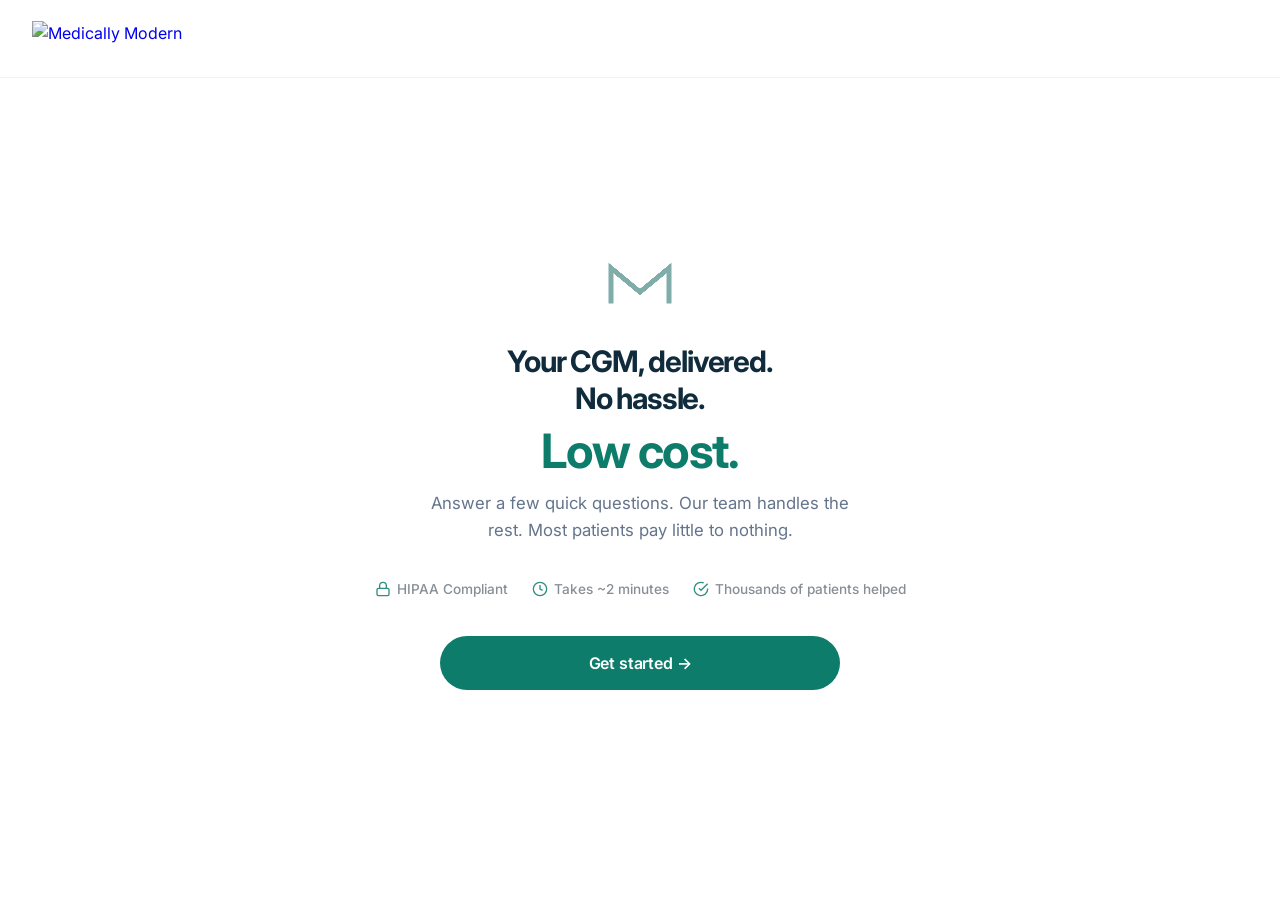
==== commit e0296bfe: "Polish pass: fix typo, consistent animations, muted export button Audit findings and fixes: - "1,000" ====
--- a/cgm-funnel/index.html
+++ b/cgm-funnel/index.html
@@ -7,9 +7,10 @@
   <link rel="preconnect" href="https://fonts.googleapis.com">
   <link rel="preconnect" href="https://fonts.gstatic.com" crossorigin>
   <link href="https://fonts.googleapis.com/css2?family=Inter:wght@300;400;500;600;700;800&family=Playfair+Display:wght@600;700&display=swap" rel="stylesheet">
-  <link rel="stylesheet" href="assets/css/funnel.css?v=28">
+  <link rel="stylesheet" href="assets/css/funnel.css?v=35">
 </head>
 <body>
+  <div id="pageTop" style="height:0;overflow:hidden;"></div>
 
   <!-- Progress Bar -->
   <div class="progress-bar">
@@ -48,7 +49,7 @@
         <div class="welcome-trust reveal-fade" style="animation-delay: 1.8s">
           <span class="trust-item"><svg width="16" height="16" viewBox="0 0 24 24" fill="none" stroke="var(--mm-teal)" stroke-width="2"><rect x="3" y="11" width="18" height="11" rx="2"/><path d="M7 11V7a5 5 0 0 1 10 0v4"/></svg> HIPAA Compliant</span>
           <span class="trust-item"><svg width="16" height="16" viewBox="0 0 24 24" fill="none" stroke="var(--mm-teal)" stroke-width="2"><circle cx="12" cy="12" r="10"/><polyline points="12 6 12 12 16 14"/></svg> Takes ~2 minutes</span>
-          <span class="trust-item"><svg width="16" height="16" viewBox="0 0 24 24" fill="none" stroke="var(--mm-teal)" stroke-width="2"><path d="M22 11.08V12a10 10 0 1 1-5.93-9.14"/><polyline points="22 4 12 14.01 9 11.01"/></svg> 1,000's of patients helped</span>
+          <span class="trust-item"><svg width="16" height="16" viewBox="0 0 24 24" fill="none" stroke="var(--mm-teal)" stroke-width="2"><path d="M22 11.08V12a10 10 0 1 1-5.93-9.14"/><polyline points="22 4 12 14.01 9 11.01"/></svg> Thousands of patients helped</span>
         </div>
         <button class="cta-btn reveal-fade" data-next="1" style="animation-delay: 2.1s">
           Get started →
@@ -621,7 +622,7 @@
     <section class="step" data-step="8" id="step8">
       <div class="step-content">
         <h1 class="step-question">Almost there. Just a few details.</h1>
-        <p class="step-subtitle">So our team can prep your personalized white-glove service.</p>
+        <p class="step-subtitle">So our team can start prepping your personalized white glove service.</p>
         <form class="intake-form" id="personalInfoForm">
           <div class="form-row">
             <div class="form-group">
@@ -841,10 +842,6 @@
           </div>
         </div>
 
-        <div class="social-proof">
-          <div class="stars">★★★★★</div>
-          <p>Rated Excellent based on 146 Google reviews</p>
-        </div>
       </div>
     </section>
 
@@ -899,6 +896,6 @@
 
   </main>
 
-  <script src="assets/js/funnel.js?v=28"></script>
+  <script src="assets/js/funnel.js?v=35"></script>
 </body>
 </html>
--- a/cgm-funnel/assets/css/funnel.css
+++ b/cgm-funnel/assets/css/funnel.css
@@ -132,26 +132,70 @@
 .step {
   display: none;
   width: 100%;
-  animation: stepReveal 0.5s var(--mm-ease) both;
+  overflow-x: hidden;  /* hide slide-in overflow */
 }
 
 .step.active {
   display: block;
 }
 
-@keyframes stepReveal {
+.step-content {
+  padding: 48px 0 60px;
+}
+
+/* ---- Slide-in entrance animation ---- */
+/* Question, subtitle, and option boxes slide in from right with stagger */
+.step.active .step-question {
+  animation: slideInRight 0.4s cubic-bezier(0.22, 1, 0.36, 1) both;
+  animation-delay: 0.04s;
+}
+
+.step.active .step-subtitle {
+  animation: slideInRight 0.4s cubic-bezier(0.22, 1, 0.36, 1) both;
+  animation-delay: 0.1s;
+}
+
+.step.active .options .option-btn:nth-child(1) { animation: slideInRight 0.4s cubic-bezier(0.22, 1, 0.36, 1) both; animation-delay: 0.14s; }
+.step.active .options .option-btn:nth-child(2) { animation: slideInRight 0.4s cubic-bezier(0.22, 1, 0.36, 1) both; animation-delay: 0.2s; }
+.step.active .options .option-btn:nth-child(3) { animation: slideInRight 0.4s cubic-bezier(0.22, 1, 0.36, 1) both; animation-delay: 0.26s; }
+.step.active .options .option-btn:nth-child(4) { animation: slideInRight 0.4s cubic-bezier(0.22, 1, 0.36, 1) both; animation-delay: 0.32s; }
+.step.active .options .option-btn:nth-child(5) { animation: slideInRight 0.4s cubic-bezier(0.22, 1, 0.36, 1) both; animation-delay: 0.38s; }
+.step.active .options .option-btn:nth-child(6) { animation: slideInRight 0.4s cubic-bezier(0.22, 1, 0.36, 1) both; animation-delay: 0.44s; }
+
+/* CTA buttons also slide in */
+.step.active .cta-btn {
+  animation: slideInRight 0.4s cubic-bezier(0.22, 1, 0.36, 1) both;
+  animation-delay: 0.18s;
+}
+
+/* Forms slide in as a block */
+.step.active .intake-form {
+  animation: slideInRight 0.4s cubic-bezier(0.22, 1, 0.36, 1) both;
+  animation-delay: 0.15s;
+}
+
+/* Interstitial/confirmation content (badges, next-steps, etc.) */
+.step.active .interstitial > * {
+  animation: slideInRight 0.35s cubic-bezier(0.22, 1, 0.36, 1) both;
+}
+.step.active .interstitial > *:nth-child(1) { animation-delay: 0.04s; }
+.step.active .interstitial > *:nth-child(2) { animation-delay: 0.1s; }
+.step.active .interstitial > *:nth-child(3) { animation-delay: 0.16s; }
+.step.active .interstitial > *:nth-child(4) { animation-delay: 0.22s; }
+.step.active .interstitial > *:nth-child(5) { animation-delay: 0.28s; }
+.step.active .interstitial > *:nth-child(6) { animation-delay: 0.34s; }
+.step.active .interstitial > *:nth-child(7) { animation-delay: 0.4s; }
+.step.active .interstitial > *:nth-child(8) { animation-delay: 0.46s; }
+
+@keyframes slideInRight {
   from {
     opacity: 0;
-    transform: translateY(16px);
+    transform: translateX(30px);
   }
   to {
     opacity: 1;
-    transform: translateY(0);
-  }
-}
-
-.step-content {
-  padding: 48px 0 60px;
+    transform: translateX(0);
+  }
 }
 
 /* ---- QUESTIONS ---- */
@@ -474,17 +518,12 @@
   display: flex;
   align-items: flex-start;
   gap: 16px;
-  animation: stepFadeUp 0.4s var(--mm-ease) both;
+  animation: slideInRight 0.4s cubic-bezier(0.22, 1, 0.36, 1) both;
 }
 
 .next-step:nth-child(1) { animation-delay: 0.15s; }
 .next-step:nth-child(2) { animation-delay: 0.25s; }
 .next-step:nth-child(3) { animation-delay: 0.35s; }
-
-@keyframes stepFadeUp {
-  from { opacity: 0; transform: translateY(10px); }
-  to { opacity: 1; transform: translateY(0); }
-}
 
 .step-number {
   display: flex;
@@ -585,6 +624,7 @@
   font-weight: 500;
   font-family: inherit;
   letter-spacing: 0.01em;
+  animation: slideInRight 0.35s cubic-bezier(0.22, 1, 0.36, 1) both;
 }
 
 .back-btn:hover {
@@ -842,13 +882,13 @@
   align-items: center;
   justify-content: center;
   gap: 8px;
-  padding: 12px 28px;
-  background: var(--mm-navy);
-  color: white;
-  border: none;
+  padding: 10px 22px;
+  background: transparent;
+  color: var(--mm-gray-400);
+  border: 1px solid var(--mm-gray-200);
   border-radius: var(--mm-radius-pill);
-  font-size: 0.85rem;
-  font-weight: 500;
+  font-size: 0.78rem;
+  font-weight: 400;
   cursor: pointer;
   transition: var(--mm-transition);
   font-family: inherit;
@@ -856,9 +896,8 @@
 }
 
 .export-btn:hover {
-  background: #0a1f2d;
-  transform: translateY(-1px);
-  box-shadow: var(--mm-shadow);
+  color: var(--mm-text-secondary);
+  border-color: var(--mm-gray-300);
 }
 
 /* ---- INSURANCE PROVIDER PICKER ---- */
@@ -954,8 +993,8 @@
 .ins-item:nth-child(15) { animation-delay: 0.3s; }
 
 @keyframes insSlideIn {
-  from { opacity: 0; transform: translateY(6px); }
-  to { opacity: 1; transform: translateY(0); }
+  from { opacity: 0; transform: translateX(30px); }
+  to { opacity: 1; transform: translateX(0); }
 }
 
 @media (hover: hover) {
@@ -1952,14 +1991,10 @@
 }
 
 /* ---- DOCTOR SUBTITLE: Animated + Italicized ---- */
-.doctor-subtitle {
-  overflow: hidden;
-}
-
+/* Animations only trigger when JS adds .animate-in to the subtitle */
 .doctor-reveal {
   display: inline;
   opacity: 0;
-  animation: doctorReveal 0.8s ease 0.3s forwards;
 }
 
 .doctor-highlight {
@@ -1968,17 +2003,24 @@
   font-style: italic;
   color: var(--mm-teal);
   font-weight: 600;
-  animation: doctorHighlight 0.9s ease-out 1s forwards;
+}
+
+.doctor-subtitle.animate-in .doctor-reveal {
+  animation: doctorReveal 0.7s ease-out forwards;
+}
+
+.doctor-subtitle.animate-in .doctor-highlight {
+  animation: doctorHighlight 0.7s ease-out 0.6s forwards;
 }
 
 @keyframes doctorReveal {
-  from { opacity: 0; transform: translateY(3px); }
-  to   { opacity: 1; transform: translateY(0); }
+  from { opacity: 0; }
+  to   { opacity: 1; }
 }
 
 @keyframes doctorHighlight {
-  from { opacity: 0; transform: translateY(3px); }
-  to   { opacity: 1; transform: translateY(0); }
+  from { opacity: 0; }
+  to   { opacity: 1; }
 }
 
 /* ---- DUAL-M LOGO: Shared canvas wrapper ---- */
